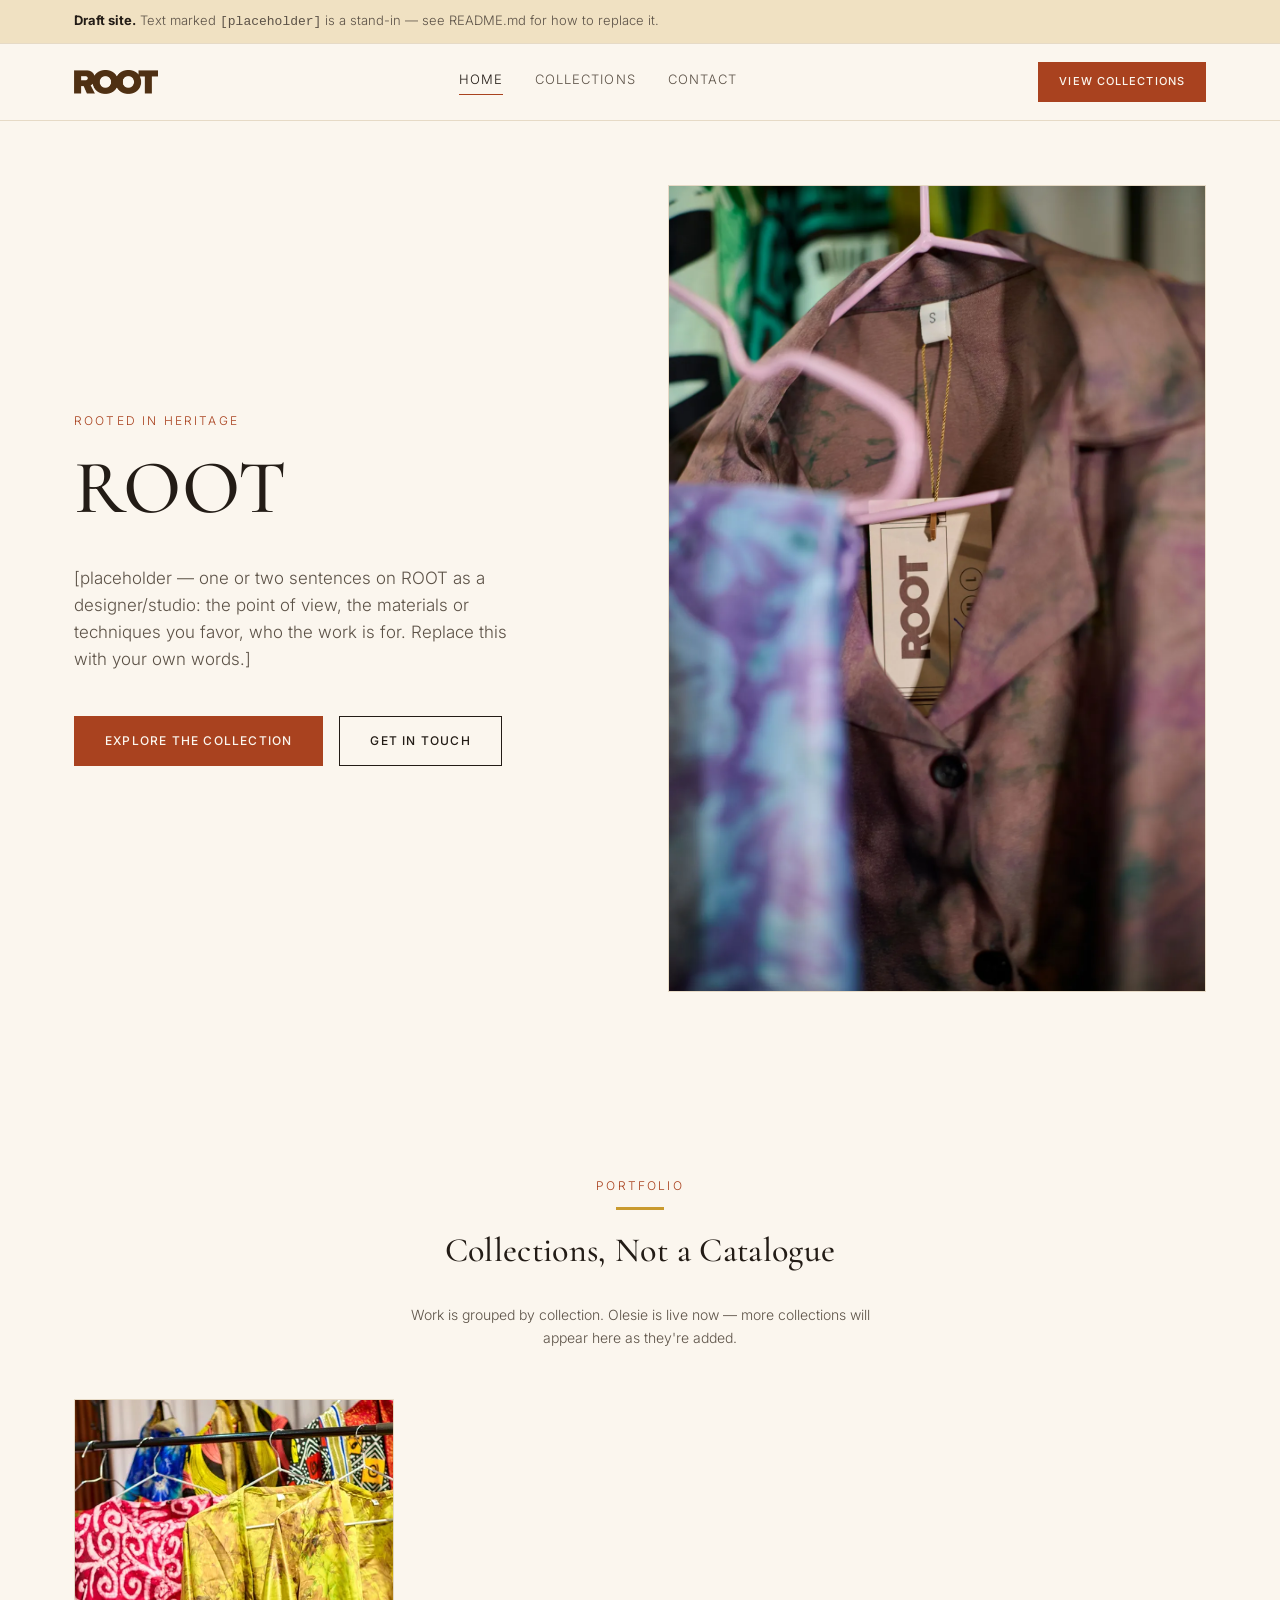
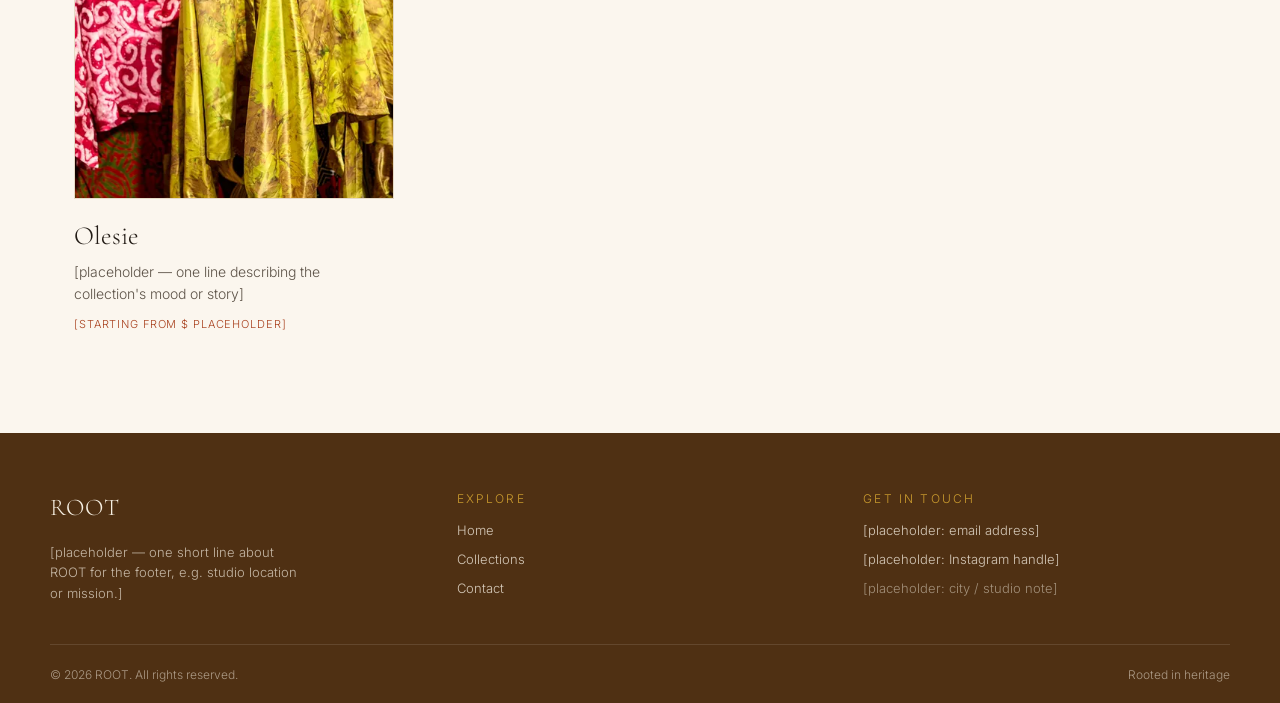
==== index.html @ c2655981 "Restructure homepage to match siknstylish's layout pattern Replace the full-bleed photo hero, giant " ====
<!DOCTYPE html>
<html lang="en">
<head>
<meta charset="UTF-8">
<meta name="viewport" content="width=device-width, initial-scale=1.0">
<title>ROOT — Portfolio</title>
<meta name="description" content="ROOT — fashion design portfolio, organized by collection.">
<meta name="robots" content="noindex"><!-- remove when real content replaces the placeholders -->
<link rel="icon" href="images/brand/favicon.ico" sizes="any">
<link rel="apple-touch-icon" href="images/brand/apple-touch-icon.png">
<meta property="og:type" content="website">
<meta property="og:site_name" content="ROOT">
<meta property="og:title" content="ROOT — Rooted in heritage">
<meta property="og:description" content="ROOT — fashion design portfolio, organized by collection.">
<!-- Add once the site has a URL (must be absolute, or crawlers ignore them):
<meta property="og:url" content="https://YOUR-DOMAIN/index.html">
<meta property="og:image" content="https://YOUR-DOMAIN/images/brand/og-image.jpg">
<meta name="twitter:card" content="summary_large_image"> -->

<link rel="preconnect" href="https://fonts.googleapis.com">
<link rel="preconnect" href="https://fonts.gstatic.com" crossorigin>
<link rel="stylesheet" href="https://fonts.googleapis.com/css2?family=Cormorant+Garamond:wght@400;500&family=Inter:wght@300;500&display=swap">
<link rel="stylesheet" href="css/style.css">
</head>
<body>

<div class="build-notice">
  <div class="wrap"><strong>Draft site.</strong> Text marked <code>[placeholder]</code> is a stand-in — see README.md for how to replace it.</div>
</div>

<header class="site-header">
  <div class="wrap">
    <a class="logo" href="index.html"><img src="images/brand/logo-wordmark.png" width="334" height="96" alt="ROOT"></a>
    <nav class="site-nav">
      <a href="index.html" class="is-active" aria-current="page">Home</a>
      <a href="collections/olesie.html">Collections</a>
      <a href="#contact">Contact</a>
    </nav>
    <div class="header-cta">
      <a class="btn btn-primary btn-sm" href="collections/olesie.html">View Collections</a>
    </div>
  </div>
</header>

<section class="hero-split">
  <div class="wrap">
    <div class="hero-copy-col">
      <span class="eyebrow">Rooted in heritage</span>
      <h1>ROOT</h1>
      <p>[placeholder — one or two sentences on ROOT as a designer/studio: the point of view, the materials or techniques you favor, who the work is for. Replace this with your own words.]</p>
      <div class="hero-actions">
        <a class="btn btn-primary" href="collections/olesie.html">Explore the Collection</a>
        <a class="btn btn-outline" href="#contact">Get in Touch</a>
      </div>
    </div>
    <div class="hero-photo-col">
      <img src="images/olesie/cover-1200.webp" srcset="images/olesie/cover-600.webp 600w, images/olesie/cover-1200.webp 1200w" sizes="(min-width: 860px) 50vw, 100vw" width="1600" height="2405" alt="Olesie collection — cover photograph" fetchpriority="high" decoding="async">
    </div>
  </div>
</section>

<main class="wrap">
  <div class="section-head section-head--center">
    <span class="eyebrow">Portfolio</span>
    <h2 id="collections">Collections, Not a Catalogue</h2>
    <p class="section-note">Work is grouped by collection. Olesie is live now — more collections will appear here as they're added.</p>
  </div>

  <div class="collections-grid">
    <a class="collection-card" href="collections/olesie.html">
      <span class="card-photo">
        <img src="images/olesie/banner-1600.webp" srcset="images/olesie/banner-800.webp 800w, images/olesie/banner-1600.webp 1600w" sizes="(min-width: 700px) 320px, 100vw" width="1600" height="1064" alt="" loading="lazy" decoding="async">
      </span>
      <span class="card-body">
        <span class="name">Olesie</span>
        <span class="tagline">[placeholder — one line describing the collection's mood or story]</span>
        <span class="starting-from">[starting from $ placeholder]</span>
      </span>
    </a>
  </div>
</main>

<footer class="site-footer" id="contact">
  <div class="wrap footer-grid">
    <div class="footer-brand">
      <span class="footer-logo">ROOT</span>
      <p>[placeholder — one short line about ROOT for the footer, e.g. studio location or mission.]</p>
    </div>
    <div class="footer-col">
      <span class="footer-heading">Explore</span>
      <nav class="footer-links">
        <a href="index.html">Home</a>
        <a href="collections/olesie.html">Collections</a>
        <a href="#contact">Contact</a>
      </nav>
    </div>
    <div class="footer-col">
      <span class="footer-heading">Get in Touch</span>
      <div class="footer-links">
        <a href="mailto:placeholder@example.com">[placeholder: email address]</a>
        <a href="#">[placeholder: Instagram handle]</a>
        <span class="footer-muted">[placeholder: city / studio note]</span>
      </div>
    </div>
  </div>
  <div class="wrap footer-bottom">
    <span>&copy; <span id="year"></span> ROOT. All rights reserved.</span>
    <span>Rooted in heritage</span>
  </div>
</footer>

<script>document.getElementById('year').textContent = new Date().getFullYear();</script>

</body>
</html>
---- css/style.css ----
/* ROOT — portfolio stylesheet
   Color and font tokens live at the top so the site can be re-themed by
   editing this block only. Spacing values are set per component. */

:root {
  --color-bg: #fbf6ee;
  --color-ink: #231c16;
  --color-muted: #5c5247;
  --color-line: #e6dac6;
  --color-accent: #a9421f;        /* terracotta: text, buttons, links */
  --color-accent-dark: #8a3316;   /* button hover */
  --color-ochre: #c99a2e;         /* decoration only (2.4:1 on cream), never for text */
  --color-brand: #985f28;         /* logo caramel (sampled from the brand mark) */
  --color-brand-dark: #4f3013;    /* logo chocolate: footer */
  --color-on-deep: #f6efe2;
  --color-surface: #f2e7d5;
  --color-notice: #f0e1c2;
  --color-header-bg: rgba(251, 246, 238, 0.92);
  --color-overlay: rgba(35, 28, 22, 0.72);
  --color-overlay-clear: rgba(35, 28, 22, 0);
  --color-on-image: #fff;
  --font-body: 'Inter', sans-serif;
  --font-display: 'Cormorant Garamond', serif;
  --maxw: 1180px;
  --gutter: 24px;
}

* { box-sizing: border-box; }

::selection { background: var(--color-ochre); color: var(--color-ink); }

html { scroll-behavior: smooth; }

body {
  margin: 0;
  background: var(--color-bg);
  color: var(--color-ink);
  font-family: var(--font-body);
  font-weight: 300;
  line-height: 1.6;
  -webkit-font-smoothing: antialiased;
}

h1, h2, h3, .display {
  font-family: var(--font-display);
  font-weight: 500;
  letter-spacing: 0.01em;
  margin: 0;
}

a { color: inherit; text-decoration: none; }

.wrap {
  max-width: var(--maxw);
  margin: 0 auto;
  padding: 0 var(--gutter);
}

/* ---------- header ---------- */

.site-header {
  position: sticky;
  top: 0;
  z-index: 10;
  background: var(--color-header-bg);
  backdrop-filter: blur(6px);
  border-bottom: 1px solid var(--color-line);
}

.site-header .wrap {
  display: flex;
  align-items: center;
  justify-content: space-between;
  height: 76px;
}

.logo {
  display: block;
  line-height: 0;
}

.logo img {
  display: block;
  height: 24px;
  width: auto;
}

.site-nav {
  display: flex;
  gap: 32px;
  font-size: 13px;
  letter-spacing: 0.08em;
  text-transform: uppercase;
}

.site-nav a {
  color: var(--color-muted);
  border-bottom: 1px solid transparent;
  padding-bottom: 4px;
  transition: color 0.2s, border-color 0.2s;
}

.site-nav a:hover,
.site-nav a.is-active {
  color: var(--color-ink);
  border-color: var(--color-accent);
}

.header-cta { flex-shrink: 0; }

/* ---------- buttons ---------- */

.btn {
  display: inline-flex;
  align-items: center;
  justify-content: center;
  padding: 14px 30px;
  font-family: var(--font-body);
  font-size: 12px;
  font-weight: 500;
  letter-spacing: 0.1em;
  text-transform: uppercase;
  border: 1px solid transparent;
  transition: background 0.2s, color 0.2s, border-color 0.2s;
  white-space: nowrap;
}

.btn-primary {
  background: var(--color-accent);
  border-color: var(--color-accent);
  color: var(--color-bg);
}

.btn-primary:hover {
  background: var(--color-accent-dark);
  border-color: var(--color-accent-dark);
}

.btn-outline {
  background: transparent;
  border-color: var(--color-ink);
  color: var(--color-ink);
}

.btn-outline:hover {
  background: var(--color-ink);
  color: var(--color-bg);
}

.btn-sm { padding: 10px 20px; font-size: 11px; }

/* ---------- hero (collection intro pages) ---------- */

.hero {
  padding: 96px 0 64px;
  border-bottom: 1px solid var(--color-line);
}

.hero .eyebrow {
  font-size: 12px;
  letter-spacing: 0.18em;
  text-transform: uppercase;
  color: var(--color-accent);
  margin-bottom: 18px;
  display: block;
}

.hero h1 {
  font-size: clamp(40px, 6vw, 72px);
  line-height: 1.05;
  max-width: 14ch;
}

.hero p {
  margin-top: 22px;
  max-width: 52ch;
  color: var(--color-muted);
  font-size: 17px;
}

/* ---------- hero (homepage, split layout) ---------- */

.hero-split { padding: 64px 0 96px; }

.hero-split .wrap {
  display: grid;
  grid-template-columns: 1fr 1fr;
  gap: 56px;
  align-items: center;
}

.hero-copy-col { display: flex; flex-direction: column; gap: 20px; }

.hero-copy-col .eyebrow {
  font-size: 12px;
  letter-spacing: 0.18em;
  text-transform: uppercase;
  color: var(--color-accent);
  display: block;
}

.hero-copy-col h1 {
  font-size: clamp(44px, 6vw, 76px);
  line-height: 1.02;
}

.hero-copy-col p {
  color: var(--color-muted);
  font-size: 17px;
  max-width: 46ch;
}

.hero-actions {
  display: flex;
  gap: 16px;
  flex-wrap: wrap;
  margin-top: 6px;
}

.hero-photo-col {
  aspect-ratio: 2 / 3;
  overflow: hidden;
  border: 1px solid var(--color-line);
  background: var(--color-surface);
}

.hero-photo-col img {
  width: 100%;
  height: 100%;
  object-fit: cover;
  display: block;
}

/* ---------- section headings ---------- */

.section-head {
  display: flex;
  align-items: baseline;
  justify-content: space-between;
  gap: 24px;
  margin: 88px 0 36px;
  flex-wrap: wrap;
}

.section-head h2 {
  font-size: 34px;
}

.section-head h2::before {
  content: "";
  display: block;
  width: 48px;
  height: 3px;
  margin-bottom: 14px;
  background: var(--color-ochre);
}

.section-head .section-note {
  color: var(--color-muted);
  font-size: 14px;
  max-width: 42ch;
}

.section-head--center {
  flex-direction: column;
  align-items: center;
  text-align: center;
  gap: 12px;
}

.section-head--center .eyebrow {
  font-size: 12px;
  letter-spacing: 0.18em;
  text-transform: uppercase;
  color: var(--color-accent);
}

.section-head--center h2::before { margin-left: auto; margin-right: auto; }

.section-head--center .section-note { max-width: 52ch; }

/* ---------- collections grid (homepage) ---------- */

.collections-grid {
  display: flex;
  flex-wrap: wrap;
  gap: 36px;
  padding-bottom: 100px;
}

.collection-card {
  display: flex;
  flex-direction: column;
  flex: 0 1 320px;
}

.collection-card .card-photo {
  display: block;
  aspect-ratio: 4 / 5;
  overflow: hidden;
  border: 1px solid var(--color-line);
  background: var(--color-surface);
}

.collection-card .card-photo img {
  width: 100%;
  height: 100%;
  object-fit: cover;
  display: block;
  transition: transform 0.6s ease;
}

.collection-card:hover .card-photo img { transform: scale(1.04); }

.collection-card .card-body {
  display: flex;
  flex-direction: column;
  padding-top: 16px;
}

.collection-card .name {
  font-family: var(--font-display);
  font-size: 26px;
}

.collection-card .tagline {
  margin-top: 4px;
  color: var(--color-muted);
  font-size: 14px;
}

.collection-card .starting-from {
  margin-top: 10px;
  font-size: 11px;
  letter-spacing: 0.08em;
  text-transform: uppercase;
  color: var(--color-accent);
}

/* ---------- design grid (collection page) ---------- */

.design-grid {
  display: grid;
  grid-template-columns: repeat(auto-fit, minmax(min(320px, 100%), 1fr));
  gap: 48px 32px;
  padding-bottom: 110px;
}

.design-card {
  display: flex;
  flex-direction: column;
}

.design-photo {
  aspect-ratio: 3 / 4;
  background: var(--color-surface);
  border: 1px solid var(--color-line);
  display: flex;
  align-items: center;
  justify-content: center;
  overflow: hidden;
  position: relative;
}

.design-photo img {
  width: 100%;
  height: 100%;
  object-fit: cover;
  display: block;
}

/* featured design (first card): large photo + text band on wide screens */

@media (min-width: 900px) {
  .design-card--featured {
    grid-column: 1 / -1;
    display: grid;
    grid-template-columns: minmax(0, 1fr) minmax(0, 1fr);
    gap: 56px;
    align-items: center;
    padding: 32px;
    background: var(--color-surface);
    border-top: 3px solid var(--color-ochre);
  }

  .design-card--featured .design-photo { border-color: transparent; }
  .design-card--featured .design-body { padding-top: 0; }
  .design-card--featured .design-head h3 { font-size: clamp(32px, 3.4vw, 48px); line-height: 1.1; }
  .design-card--featured .design-price { font-size: 17px; }
  .design-card--featured .design-writeup { font-size: 16px; max-width: 46ch; }
}

.design-body {
  padding-top: 18px;
}

.design-head {
  display: flex;
  align-items: baseline;
  justify-content: space-between;
  gap: 16px;
}

.design-head h3 {
  font-size: 24px;
}

.design-price {
  font-family: var(--font-body);
  font-size: 15px;
  font-weight: 500;
  white-space: nowrap;
}

.design-writeup {
  margin-top: 10px;
  color: var(--color-muted);
  font-size: 14.5px;
  max-width: 46ch;
}

.design-inquire {
  display: inline-block;
  margin-top: 16px;
  padding: 11px 22px;
  font-size: 12px;
  font-weight: 500;
  letter-spacing: 0.1em;
  text-transform: uppercase;
  color: var(--color-bg);
  background: var(--color-accent);
  transition: background 0.2s;
}

.design-inquire:hover { background: var(--color-accent-dark); }

.design-tags {
  margin-top: 14px;
  display: flex;
  gap: 8px;
  flex-wrap: wrap;
}

.design-tags span {
  font-size: 11px;
  letter-spacing: 0.06em;
  text-transform: uppercase;
  color: var(--color-muted);
  border: 1px solid var(--color-line);
  padding: 5px 10px;
}

/* ---------- lookbook (collection page) ---------- */

.lookbook { padding-bottom: 110px; }

.lookbook-grid {
  column-count: 2;
  column-gap: 12px;
}

.lookbook-grid img {
  display: block;
  width: 100%;
  height: auto;
  margin: 0 0 12px;
  break-inside: avoid;
  background: var(--color-surface);
}

@media (min-width: 700px) {
  .lookbook-grid { column-count: 3; }
}

@media (min-width: 1000px) {
  .lookbook-grid { column-count: 4; column-gap: 16px; }
  .lookbook-grid img { margin-bottom: 16px; }
}

/* ---------- collection intro ---------- */

.collection-intro {
  padding: 64px 0 16px;
  border-bottom: 1px solid var(--color-line);
}

.collection-intro .eyebrow {
  font-size: 12px;
  letter-spacing: 0.18em;
  text-transform: uppercase;
  color: var(--color-accent);
  margin-bottom: 16px;
  display: block;
}

.collection-intro h1 {
  font-size: clamp(36px, 5vw, 56px);
}

.collection-intro p {
  margin-top: 18px;
  max-width: 60ch;
  color: var(--color-muted);
}

.collection-intro .meta-row {
  display: flex;
  gap: 28px;
  margin-top: 28px;
  padding-bottom: 40px;
  font-size: 12px;
  letter-spacing: 0.08em;
  text-transform: uppercase;
  color: var(--color-muted);
}

/* ---------- utilities ---------- */

.sr-only {
  position: absolute;
  width: 1px;
  height: 1px;
  margin: -1px;
  padding: 0;
  overflow: hidden;
  clip: rect(0, 0, 0, 0);
  white-space: nowrap;
  border: 0;
}

/* ---------- notice banner ---------- */

.build-notice {
  background: var(--color-notice);
  border-bottom: 1px solid var(--color-line);
  font-size: 13px;
  color: var(--color-muted);
  padding: 10px 0;
}

.build-notice strong { color: var(--color-ink); }

/* ---------- footer ---------- */

.site-footer {
  background: var(--color-brand-dark);
  color: var(--color-on-deep);
  font-size: 14px;
}

.footer-grid {
  display: grid;
  grid-template-columns: repeat(auto-fit, minmax(200px, 1fr));
  gap: 40px;
  padding: 56px 0 40px;
}

.footer-brand { display: flex; flex-direction: column; gap: 14px; }

.footer-logo {
  font-family: var(--font-display);
  font-size: 24px;
  letter-spacing: 0.04em;
  color: var(--color-on-deep);
}

.footer-brand p {
  margin: 0;
  max-width: 32ch;
  color: rgba(246, 239, 226, 0.7);
  font-size: 13px;
  line-height: 1.6;
}

.footer-col { display: flex; flex-direction: column; gap: 12px; }

.footer-heading {
  font-size: 12px;
  letter-spacing: 0.18em;
  text-transform: uppercase;
  color: var(--color-ochre);
}

.footer-links { display: flex; flex-direction: column; gap: 8px; font-size: 13px; }

.footer-links a,
.footer-links .footer-muted { color: rgba(246, 239, 226, 0.8); width: fit-content; }

.footer-links a:hover { color: var(--color-ochre); }

.footer-links .footer-muted { color: rgba(246, 239, 226, 0.5); }

.footer-bottom {
  border-top: 1px solid rgba(246, 239, 226, 0.12);
  padding: 20px 0;
  display: flex;
  justify-content: space-between;
  flex-wrap: wrap;
  gap: 8px;
  font-size: 12px;
  color: rgba(246, 239, 226, 0.55);
}

@media (max-width: 860px) {
  .hero-split .wrap { grid-template-columns: 1fr; gap: 36px; }
  .hero-photo-col { order: -1; aspect-ratio: 4 / 5; }
  .header-cta { display: none; }
}

@media (max-width: 620px) {
  .logo img { height: 20px; }
  .site-nav { gap: 14px; font-size: 11px; }
  .site-nav a { padding: 14px 0 12px; } /* ~44px tap target */
  .hero { padding: 64px 0 48px; }
  .hero-split { padding: 40px 0 64px; }
  .section-head { margin: 56px 0 28px; }
}

@media (max-width: 380px) {
  .logo img { height: 18px; }
  .site-nav { gap: 10px; letter-spacing: 0.04em; }
}

@media (prefers-reduced-motion: reduce) {
  html { scroll-behavior: auto; }
  .site-nav a,
  .collection-card .card-photo img { transition: none; }
  .collection-card:hover .card-photo img { transform: none; }
}
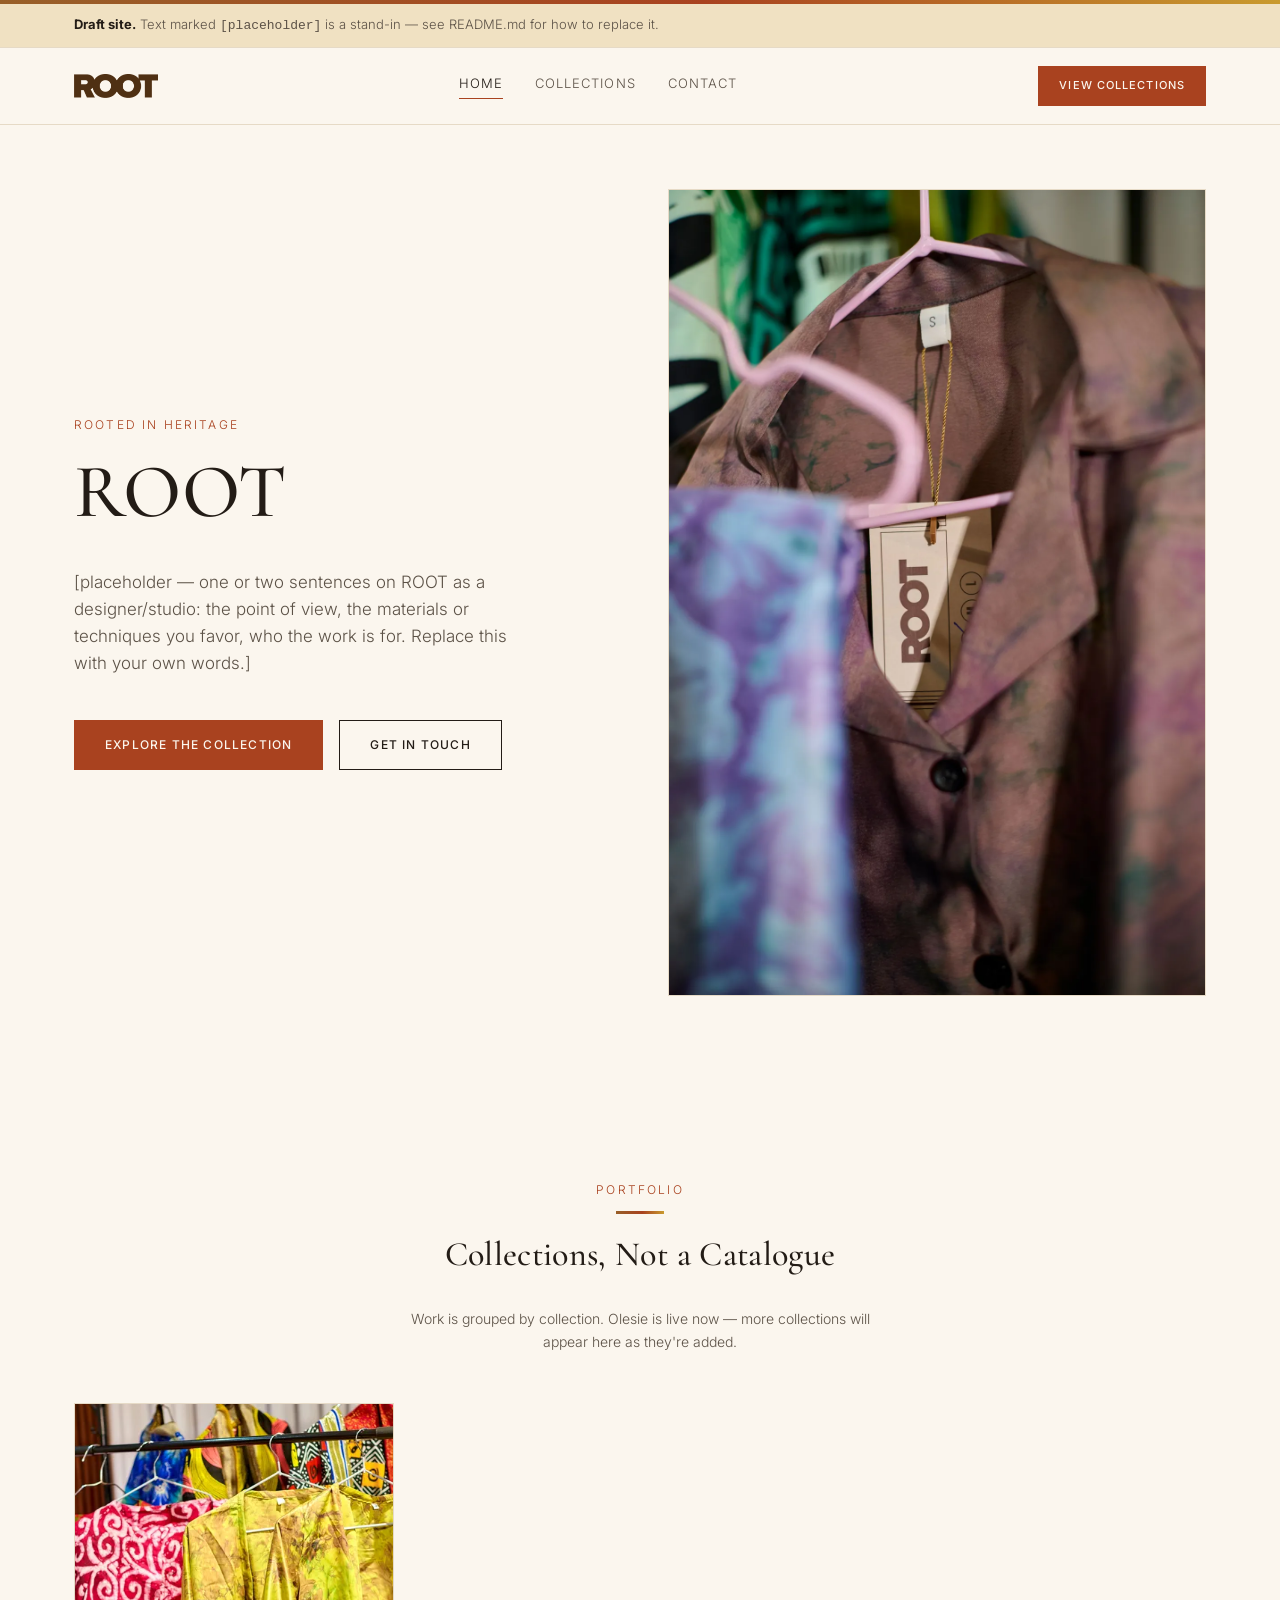
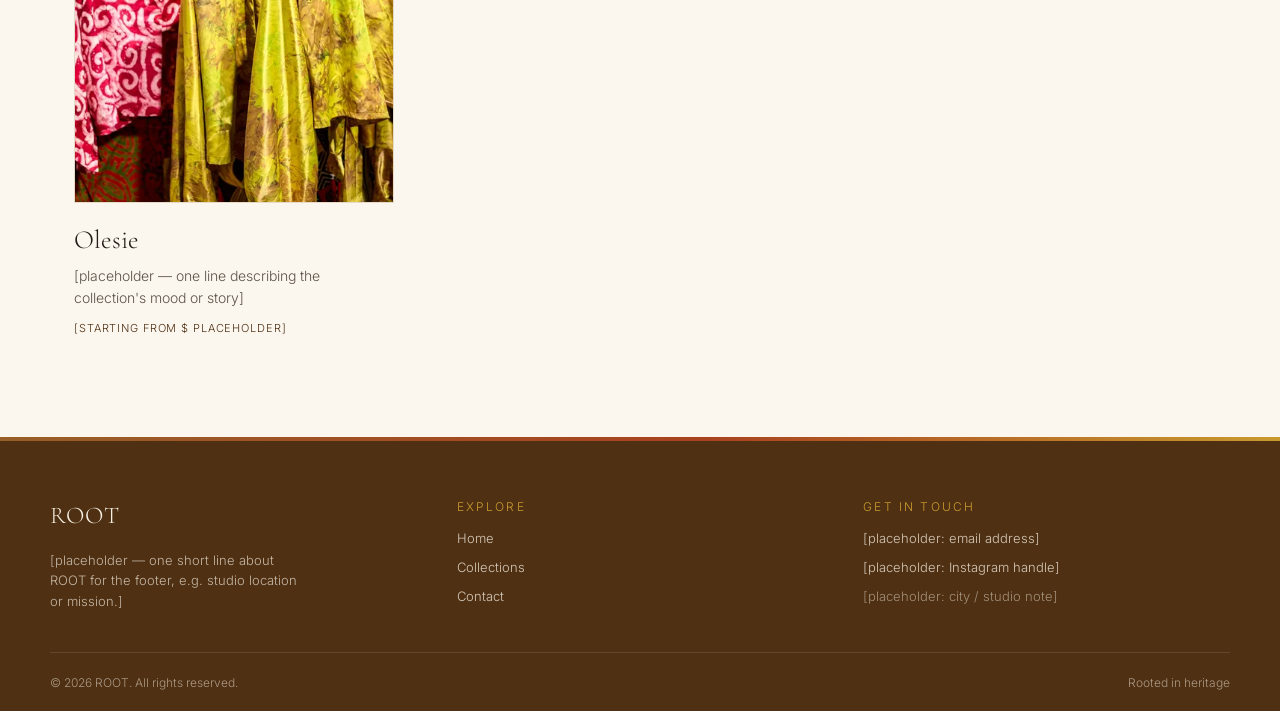
==== commit 36a4a5ea: "Weave the brand's caramel/chocolate palette through more of the site Add a caramel-to-terracotta-to-" ====
--- a/index.html
+++ b/index.html
@@ -23,6 +23,8 @@
 <link rel="stylesheet" href="css/style.css">
 </head>
 <body>
+
+<div class="brand-bar"></div>
 
 <div class="build-notice">
   <div class="wrap"><strong>Draft site.</strong> Text marked <code>[placeholder]</code> is a stand-in — see README.md for how to replace it.</div>
--- a/css/style.css
+++ b/css/style.css
@@ -7,18 +7,16 @@
   --color-ink: #231c16;
   --color-muted: #5c5247;
   --color-line: #e6dac6;
-  --color-accent: #a9421f;        /* terracotta: text, buttons, links */
+  --color-accent: #a9421f;        /* terracotta: interactive — buttons, links, active nav */
   --color-accent-dark: #8a3316;   /* button hover */
-  --color-ochre: #c99a2e;         /* decoration only (2.4:1 on cream), never for text */
-  --color-brand: #985f28;         /* logo caramel (sampled from the brand mark) */
-  --color-brand-dark: #4f3013;    /* logo chocolate: footer */
+  --color-ochre: #c99a2e;         /* bright decorative pop (2.4:1 on cream), never for body text */
+  --color-brand: #985f28;         /* logo caramel: brand-identity accents — tags, dividers, meta */
+  --color-brand-dark: #4f3013;    /* logo chocolate: footer bg, price/label text on cream */
   --color-on-deep: #f6efe2;
   --color-surface: #f2e7d5;
   --color-notice: #f0e1c2;
   --color-header-bg: rgba(251, 246, 238, 0.92);
-  --color-overlay: rgba(35, 28, 22, 0.72);
-  --color-overlay-clear: rgba(35, 28, 22, 0);
-  --color-on-image: #fff;
+  --gradient-brand: linear-gradient(90deg, var(--color-brand) 0%, var(--color-accent) 55%, var(--color-ochre) 100%);
   --font-body: 'Inter', sans-serif;
   --font-display: 'Cormorant Garamond', serif;
   --maxw: 1180px;
@@ -58,6 +56,11 @@
 
 /* ---------- header ---------- */
 
+.brand-bar {
+  height: 4px;
+  background: var(--gradient-brand);
+}
+
 .site-header {
   position: sticky;
   top: 0;
@@ -252,7 +255,7 @@
   width: 48px;
   height: 3px;
   margin-bottom: 14px;
-  background: var(--color-ochre);
+  background: var(--gradient-brand);
 }
 
 .section-head .section-note {
@@ -300,6 +303,7 @@
   overflow: hidden;
   border: 1px solid var(--color-line);
   background: var(--color-surface);
+  transition: border-color 0.3s;
 }
 
 .collection-card .card-photo img {
@@ -310,6 +314,7 @@
   transition: transform 0.6s ease;
 }
 
+.collection-card:hover .card-photo { border-color: var(--color-brand); }
 .collection-card:hover .card-photo img { transform: scale(1.04); }
 
 .collection-card .card-body {
@@ -334,7 +339,7 @@
   font-size: 11px;
   letter-spacing: 0.08em;
   text-transform: uppercase;
-  color: var(--color-accent);
+  color: var(--color-brand-dark);
 }
 
 /* ---------- design grid (collection page) ---------- */
@@ -380,7 +385,8 @@
     align-items: center;
     padding: 32px;
     background: var(--color-surface);
-    border-top: 3px solid var(--color-ochre);
+    border-top: 4px solid;
+    border-image: var(--gradient-brand) 1;
   }
 
   .design-card--featured .design-photo { border-color: transparent; }
@@ -408,7 +414,8 @@
 .design-price {
   font-family: var(--font-body);
   font-size: 15px;
-  font-weight: 500;
+  font-weight: 600;
+  color: var(--color-brand-dark);
   white-space: nowrap;
 }
 
@@ -445,8 +452,8 @@
   font-size: 11px;
   letter-spacing: 0.06em;
   text-transform: uppercase;
-  color: var(--color-muted);
-  border: 1px solid var(--color-line);
+  color: var(--color-brand-dark);
+  border: 1px solid var(--color-brand);
   padding: 5px 10px;
 }
 
@@ -511,7 +518,7 @@
   font-size: 12px;
   letter-spacing: 0.08em;
   text-transform: uppercase;
-  color: var(--color-muted);
+  color: var(--color-brand);
 }
 
 /* ---------- utilities ---------- */
@@ -546,6 +553,8 @@
   background: var(--color-brand-dark);
   color: var(--color-on-deep);
   font-size: 14px;
+  border-top: 4px solid;
+  border-image: var(--gradient-brand) 1;
 }
 
 .footer-grid {
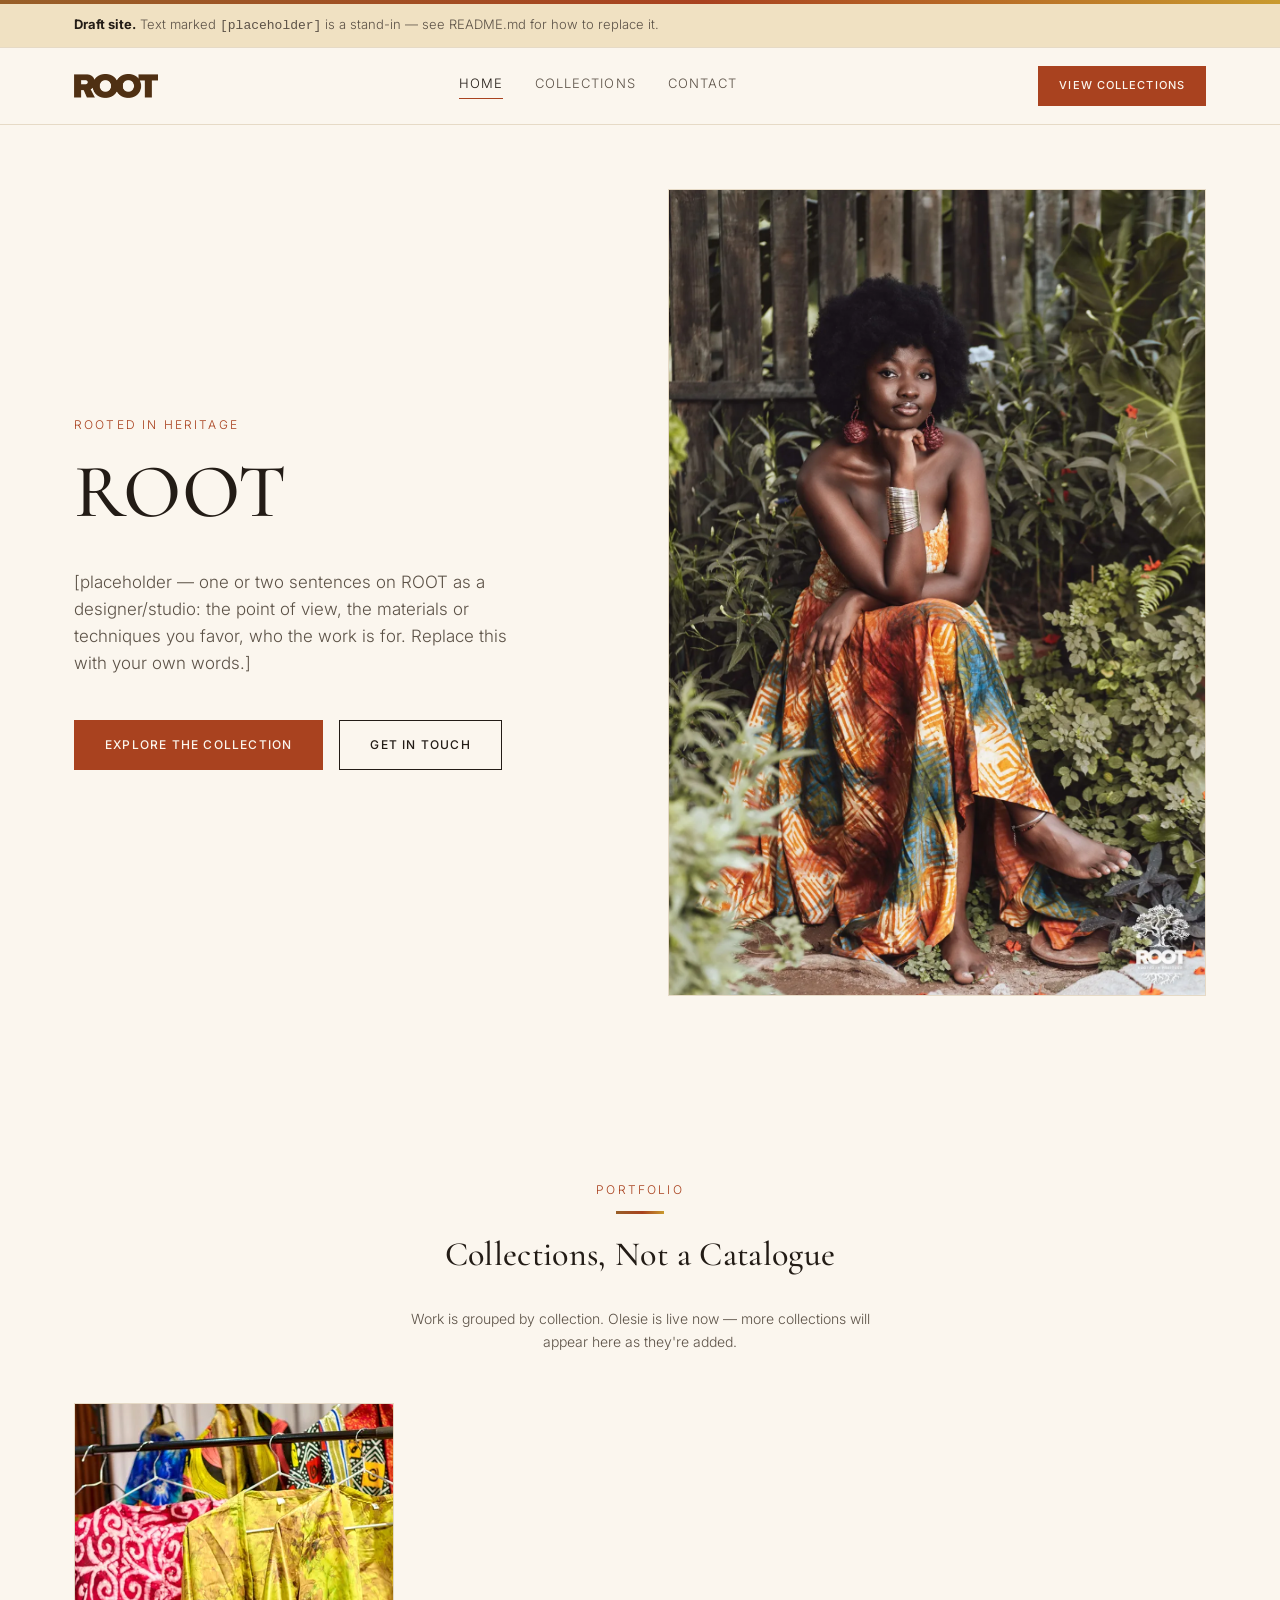
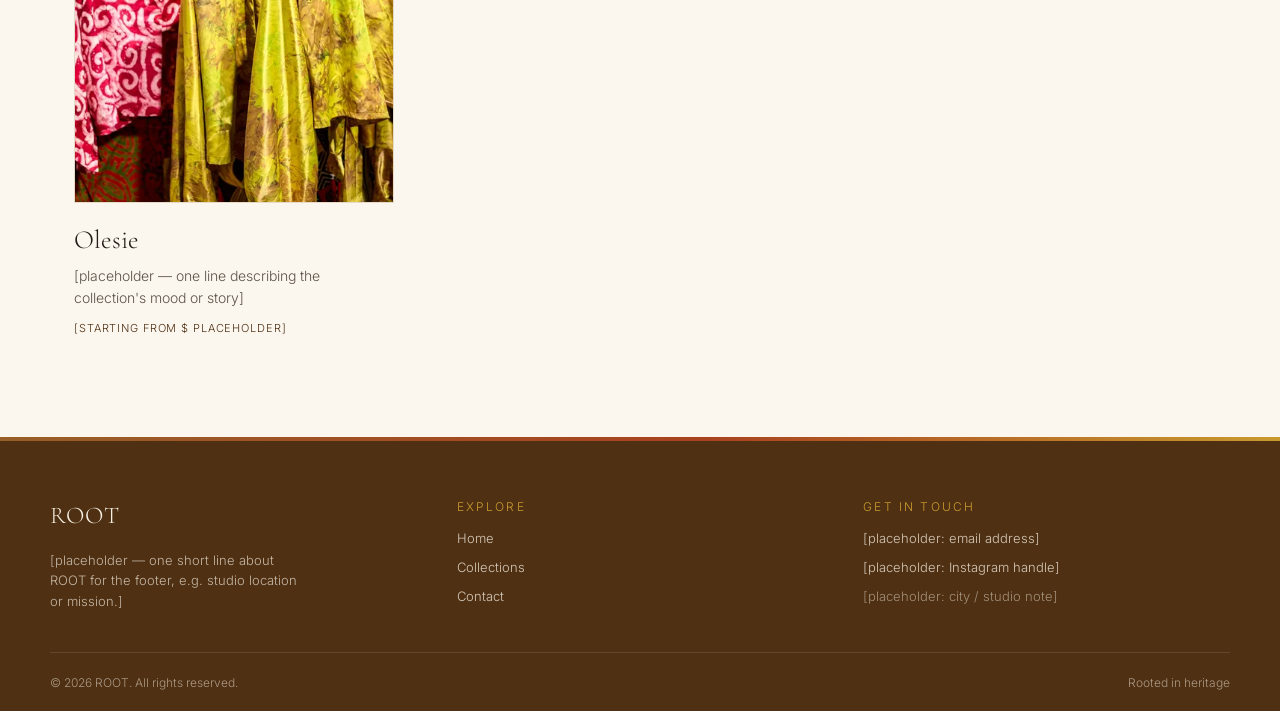
==== commit bbbc9eae: "Fix hidden slideshow images rendering visibly on design cards .design-photo img { display: block } h" ====
--- a/index.html
+++ b/index.html
@@ -56,7 +56,7 @@
       </div>
     </div>
     <div class="hero-photo-col">
-      <img src="images/olesie/cover-1200.webp" srcset="images/olesie/cover-600.webp 600w, images/olesie/cover-1200.webp 1200w" sizes="(min-width: 860px) 50vw, 100vw" width="1600" height="2405" alt="Olesie collection — cover photograph" fetchpriority="high" decoding="async">
+      <img src="images/olesie/gallery/highlights/4F6A9742-1200.webp" srcset="images/olesie/gallery/highlights/4F6A9742-600.webp 600w, images/olesie/gallery/highlights/4F6A9742-1200.webp 1200w" sizes="(min-width: 860px) 50vw, 100vw" width="1200" height="1500" alt="Orange and teal skirt and top, full-length standing view" fetchpriority="high" decoding="async">
     </div>
   </div>
 </section>
--- a/css/style.css
+++ b/css/style.css
@@ -357,7 +357,7 @@
 }
 
 .design-photo {
-  aspect-ratio: 3 / 4;
+  aspect-ratio: 2 / 3;
   background: var(--color-surface);
   border: 1px solid var(--color-line);
   display: flex;
@@ -365,6 +365,12 @@
   justify-content: center;
   overflow: hidden;
   position: relative;
+  cursor: zoom-in;
+}
+
+.design-photo:focus-visible {
+  outline: 2px solid var(--color-accent);
+  outline-offset: 3px;
 }
 
 .design-photo img {
@@ -372,6 +378,99 @@
   height: 100%;
   object-fit: cover;
   display: block;
+}
+
+.design-photo img[hidden] {
+  display: none;
+}
+
+.photo-count {
+  position: absolute;
+  right: 10px;
+  bottom: 10px;
+  padding: 5px 10px;
+  font-size: 11px;
+  letter-spacing: 0.05em;
+  text-transform: uppercase;
+  color: #fff;
+  background: rgba(35, 28, 22, 0.72);
+  pointer-events: none;
+}
+
+/* ---------- lightbox (design photos + lookbook) ---------- */
+
+html.lightbox-open,
+html.lightbox-open body { overflow: hidden; }
+
+.lookbook-grid img { cursor: zoom-in; }
+
+.lightbox-overlay {
+  position: fixed;
+  inset: 0;
+  z-index: 100;
+  display: flex;
+  align-items: center;
+  justify-content: center;
+  background: rgba(23, 20, 16, 0.92);
+  padding: 24px;
+}
+
+.lightbox-overlay[hidden] { display: none; }
+
+.lightbox-figure {
+  margin: 0;
+  max-width: min(1100px, 92vw);
+  display: flex;
+  flex-direction: column;
+  align-items: center;
+  gap: 14px;
+}
+
+.lightbox-img {
+  max-width: 100%;
+  max-height: 80vh;
+  display: block;
+  background: var(--color-surface);
+}
+
+.lightbox-counter {
+  color: var(--color-on-deep);
+  font-size: 13px;
+  letter-spacing: 0.06em;
+}
+
+.lightbox-close,
+.lightbox-prev,
+.lightbox-next {
+  position: absolute;
+  border: 0;
+  background: transparent;
+  color: #fff;
+  cursor: pointer;
+  line-height: 1;
+  transition: color 0.2s;
+}
+
+.lightbox-close { top: 18px; right: 22px; font-size: 32px; }
+
+.lightbox-prev,
+.lightbox-next {
+  top: 50%;
+  transform: translateY(-50%);
+  font-size: 48px;
+  padding: 8px 16px;
+}
+
+.lightbox-prev { left: 6px; }
+.lightbox-next { right: 6px; }
+
+.lightbox-close:hover,
+.lightbox-prev:hover,
+.lightbox-next:hover { color: var(--color-ochre); }
+
+@media (max-width: 620px) {
+  .lightbox-prev, .lightbox-next { font-size: 34px; padding: 6px 10px; }
+  .lightbox-close { font-size: 28px; }
 }
 
 /* featured design (first card): large photo + text band on wide screens */
@@ -487,8 +586,15 @@
 /* ---------- collection intro ---------- */
 
 .collection-intro {
-  padding: 64px 0 16px;
+  padding: 56px 0 64px;
   border-bottom: 1px solid var(--color-line);
+}
+
+.collection-intro .wrap {
+  display: grid;
+  grid-template-columns: 1.1fr 1fr;
+  gap: 48px;
+  align-items: center;
 }
 
 .collection-intro .eyebrow {
@@ -514,11 +620,29 @@
   display: flex;
   gap: 28px;
   margin-top: 28px;
-  padding-bottom: 40px;
   font-size: 12px;
   letter-spacing: 0.08em;
   text-transform: uppercase;
   color: var(--color-brand);
+}
+
+.collection-headline {
+  aspect-ratio: 4 / 5;
+  overflow: hidden;
+  border: 1px solid var(--color-line);
+  background: var(--color-surface);
+}
+
+.collection-headline img {
+  width: 100%;
+  height: 100%;
+  object-fit: cover;
+  display: block;
+}
+
+@media (max-width: 860px) {
+  .collection-intro .wrap { grid-template-columns: 1fr; gap: 28px; }
+  .collection-headline { order: -1; aspect-ratio: 16 / 10; }
 }
 
 /* ---------- utilities ---------- */
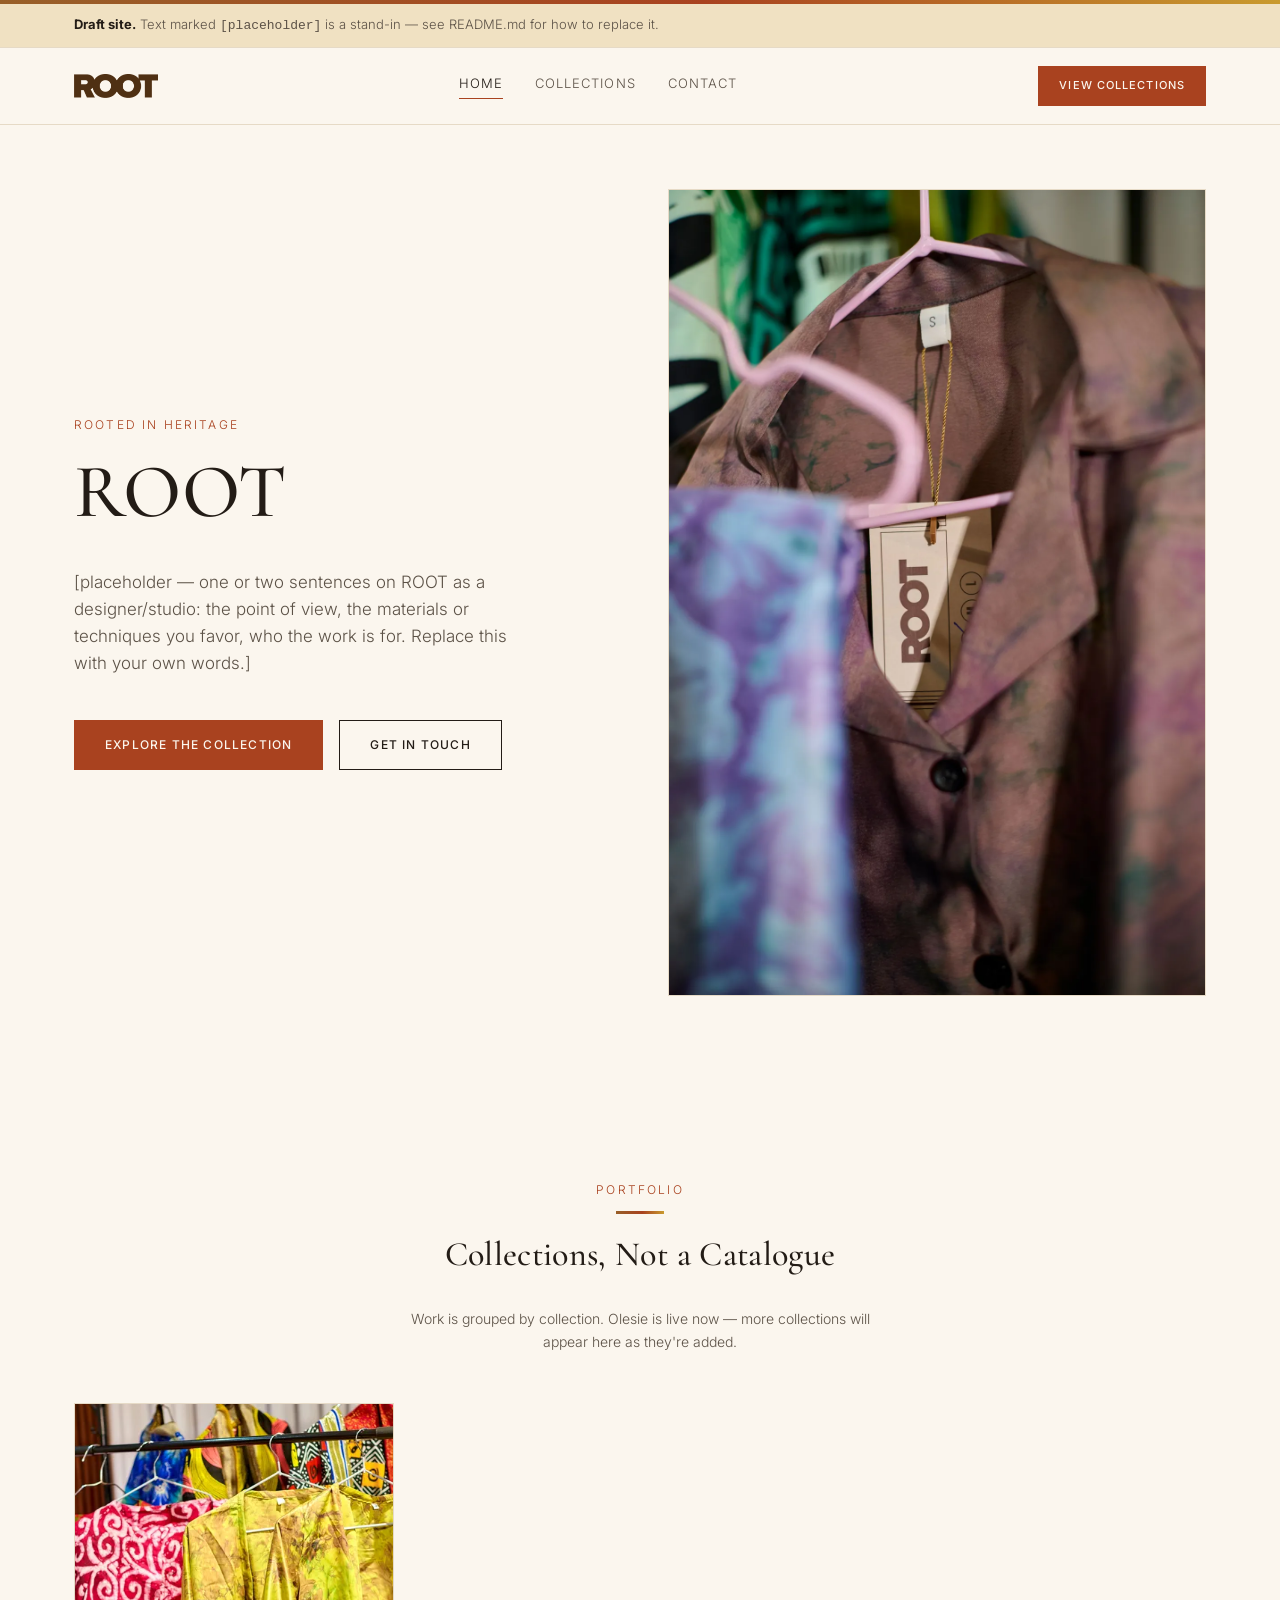
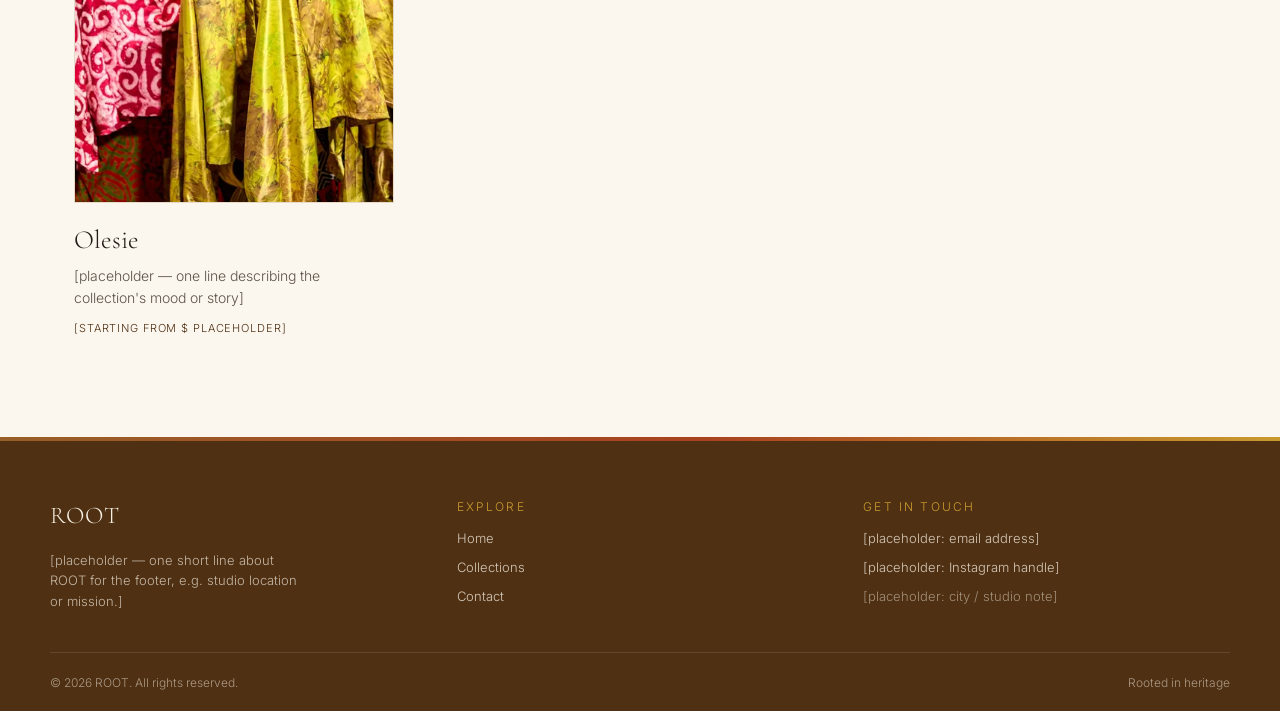
==== commit ab5ed659: "Revert homepage hero back to the cover photograph The orange/teal design photo was meant for the Ole" ====
--- a/index.html
+++ b/index.html
@@ -56,7 +56,7 @@
       </div>
     </div>
     <div class="hero-photo-col">
-      <img src="images/olesie/gallery/highlights/4F6A9742-1200.webp" srcset="images/olesie/gallery/highlights/4F6A9742-600.webp 600w, images/olesie/gallery/highlights/4F6A9742-1200.webp 1200w" sizes="(min-width: 860px) 50vw, 100vw" width="1200" height="1500" alt="Orange and teal skirt and top, full-length standing view" fetchpriority="high" decoding="async">
+      <img src="images/olesie/cover-1200.webp" srcset="images/olesie/cover-600.webp 600w, images/olesie/cover-1200.webp 1200w" sizes="(min-width: 860px) 50vw, 100vw" width="1600" height="2405" alt="Olesie collection — cover photograph" fetchpriority="high" decoding="async">
     </div>
   </div>
 </section>
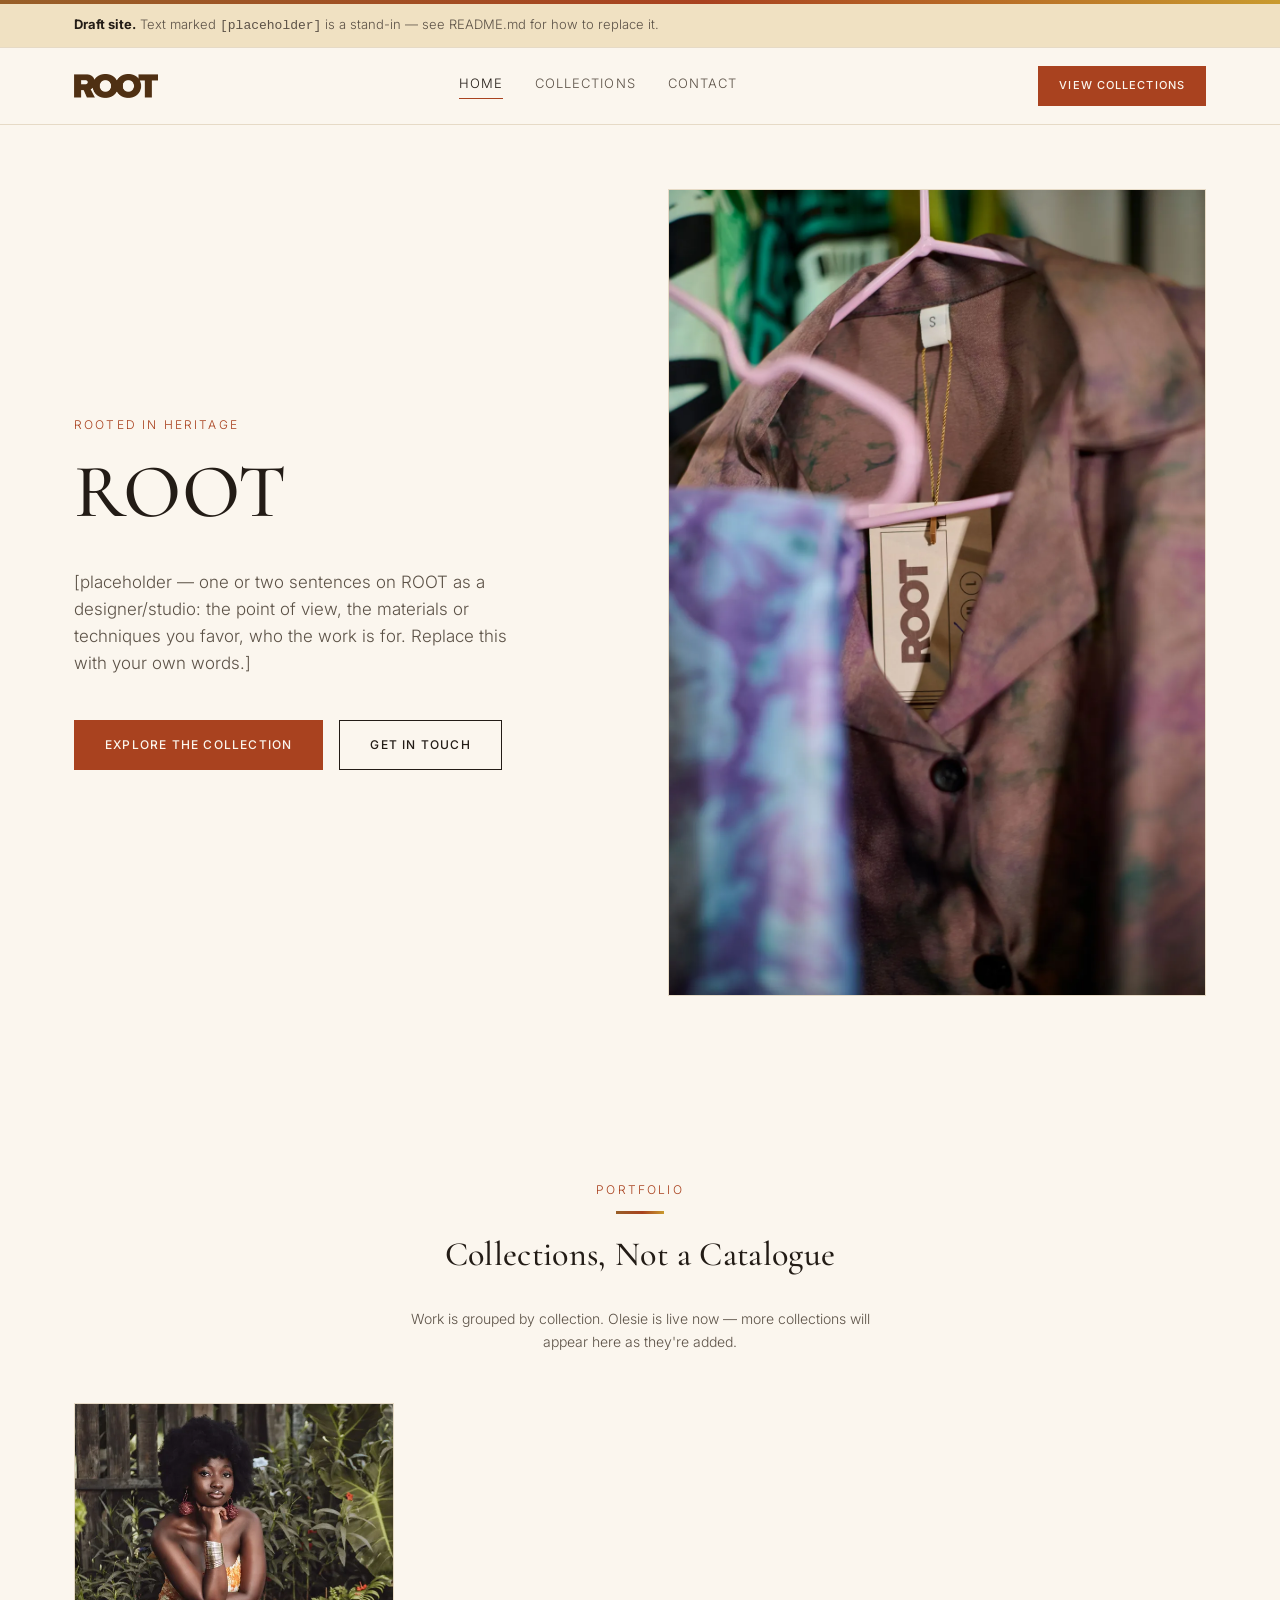
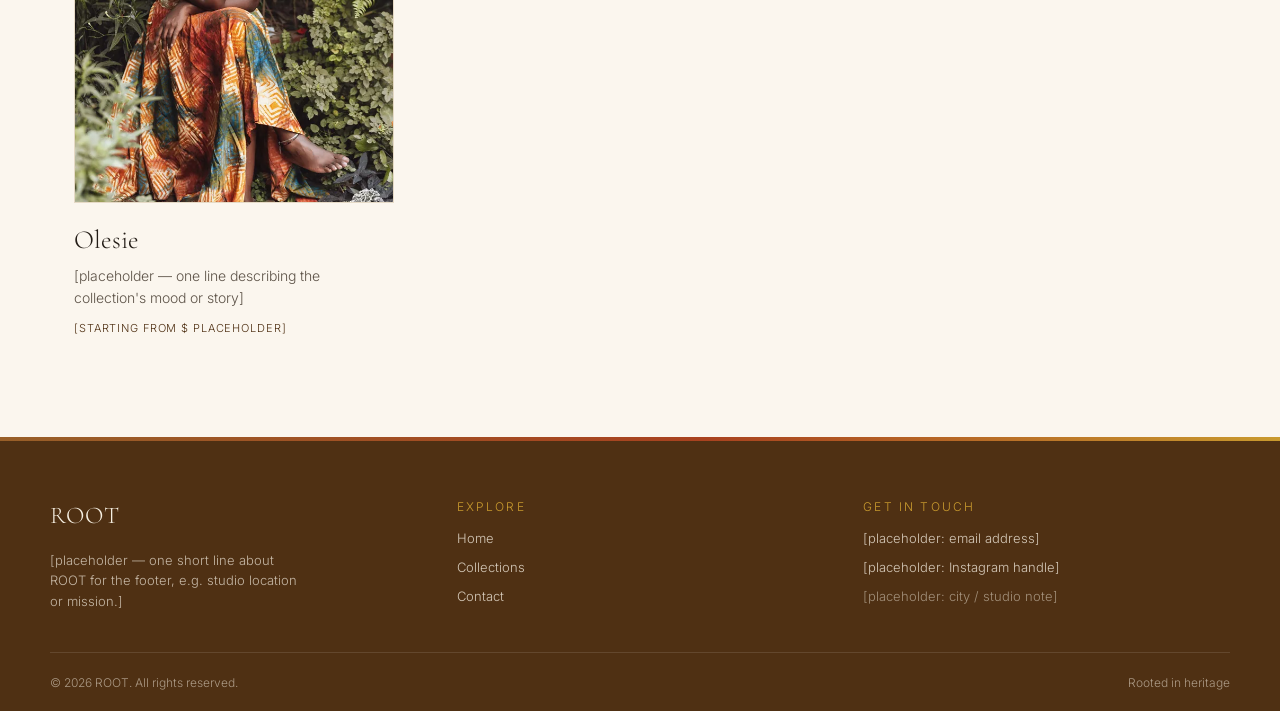
==== commit 7645ffb6: "Use the orange/teal design photo for the Olesie collection card Replaces the clothes-on-a-hanger ban" ====
--- a/index.html
+++ b/index.html
@@ -71,7 +71,7 @@
   <div class="collections-grid">
     <a class="collection-card" href="collections/olesie.html">
       <span class="card-photo">
-        <img src="images/olesie/banner-1600.webp" srcset="images/olesie/banner-800.webp 800w, images/olesie/banner-1600.webp 1600w" sizes="(min-width: 700px) 320px, 100vw" width="1600" height="1064" alt="" loading="lazy" decoding="async">
+        <img src="images/olesie/gallery/highlights/4F6A9742-1200.webp" srcset="images/olesie/gallery/highlights/4F6A9742-600.webp 600w, images/olesie/gallery/highlights/4F6A9742-1200.webp 1200w" sizes="(min-width: 700px) 320px, 100vw" width="1200" height="1500" alt="" loading="lazy" decoding="async">
       </span>
       <span class="card-body">
         <span class="name">Olesie</span>
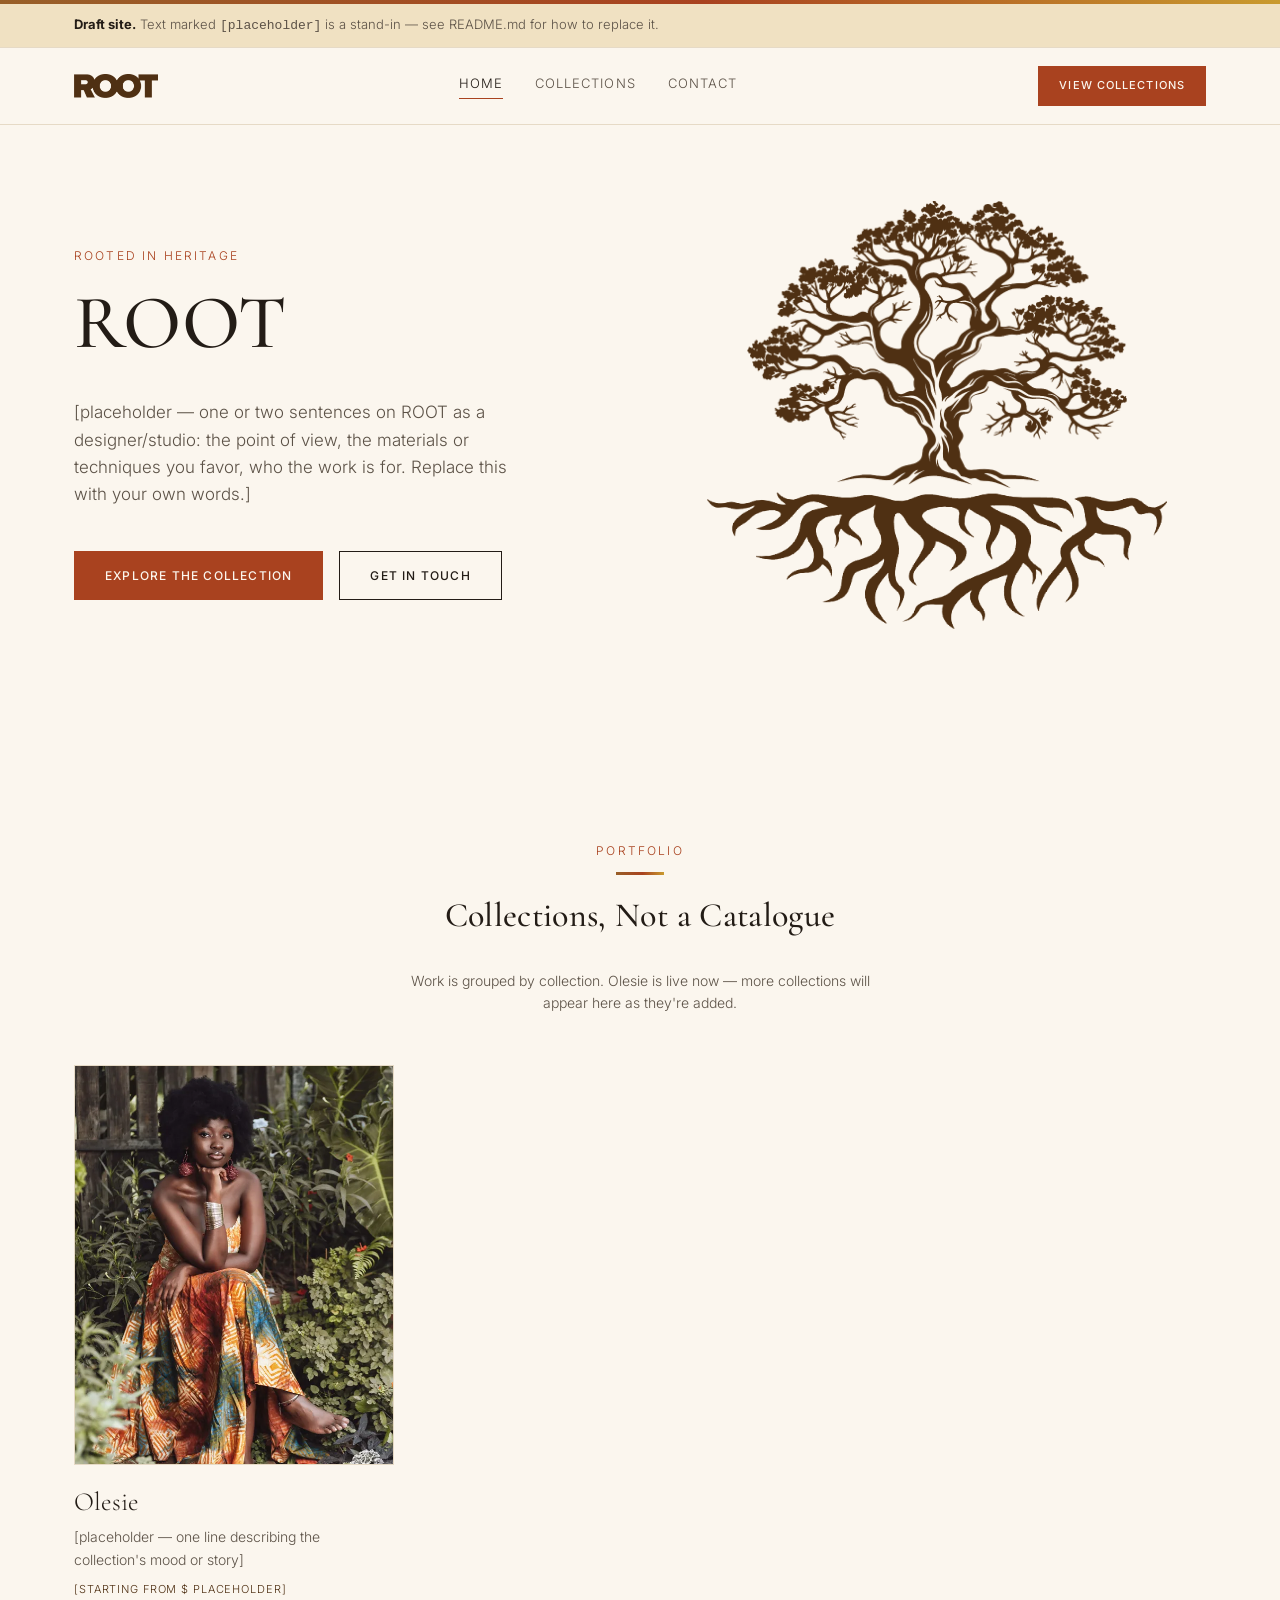
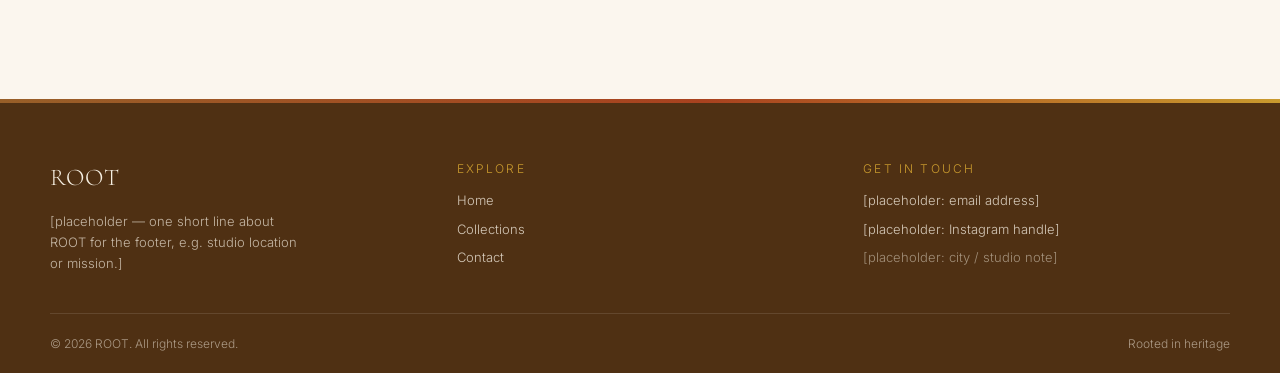
==== commit 9eaf5563: "Replace hero photo with the logo's tree-and-roots illustration Isolated the tree and root-system art" ====
--- a/index.html
+++ b/index.html
@@ -56,7 +56,8 @@
       </div>
     </div>
     <div class="hero-photo-col">
-      <img src="images/olesie/cover-1200.webp" srcset="images/olesie/cover-600.webp 600w, images/olesie/cover-1200.webp 1200w" sizes="(min-width: 860px) 50vw, 100vw" width="1600" height="2405" alt="Olesie collection — cover photograph" fetchpriority="high" decoding="async">
+      <img class="hero-emblem-tree" src="images/brand/tree-silhouette.png" width="768" height="580" alt="" fetchpriority="high" decoding="async">
+      <img class="hero-emblem-roots" src="images/brand/roots-motif.png" width="582" height="174" alt="" loading="lazy" decoding="async">
     </div>
   </div>
 </section>
--- a/css/style.css
+++ b/css/style.css
@@ -221,16 +221,23 @@
 }
 
 .hero-photo-col {
-  aspect-ratio: 2 / 3;
-  overflow: hidden;
-  border: 1px solid var(--color-line);
-  background: var(--color-surface);
-}
-
-.hero-photo-col img {
-  width: 100%;
-  height: 100%;
-  object-fit: cover;
+  display: flex;
+  flex-direction: column;
+  align-items: center;
+  justify-content: center;
+  gap: 4px;
+  padding: 12px 0 28px;
+}
+
+.hero-emblem-tree {
+  width: min(380px, 78%);
+  height: auto;
+  display: block;
+}
+
+.hero-emblem-roots {
+  width: min(460px, 92%);
+  height: auto;
   display: block;
 }
 
@@ -736,7 +743,7 @@
 
 @media (max-width: 860px) {
   .hero-split .wrap { grid-template-columns: 1fr; gap: 36px; }
-  .hero-photo-col { order: -1; aspect-ratio: 4 / 5; }
+  .hero-photo-col { order: -1; }
   .header-cta { display: none; }
 }
 
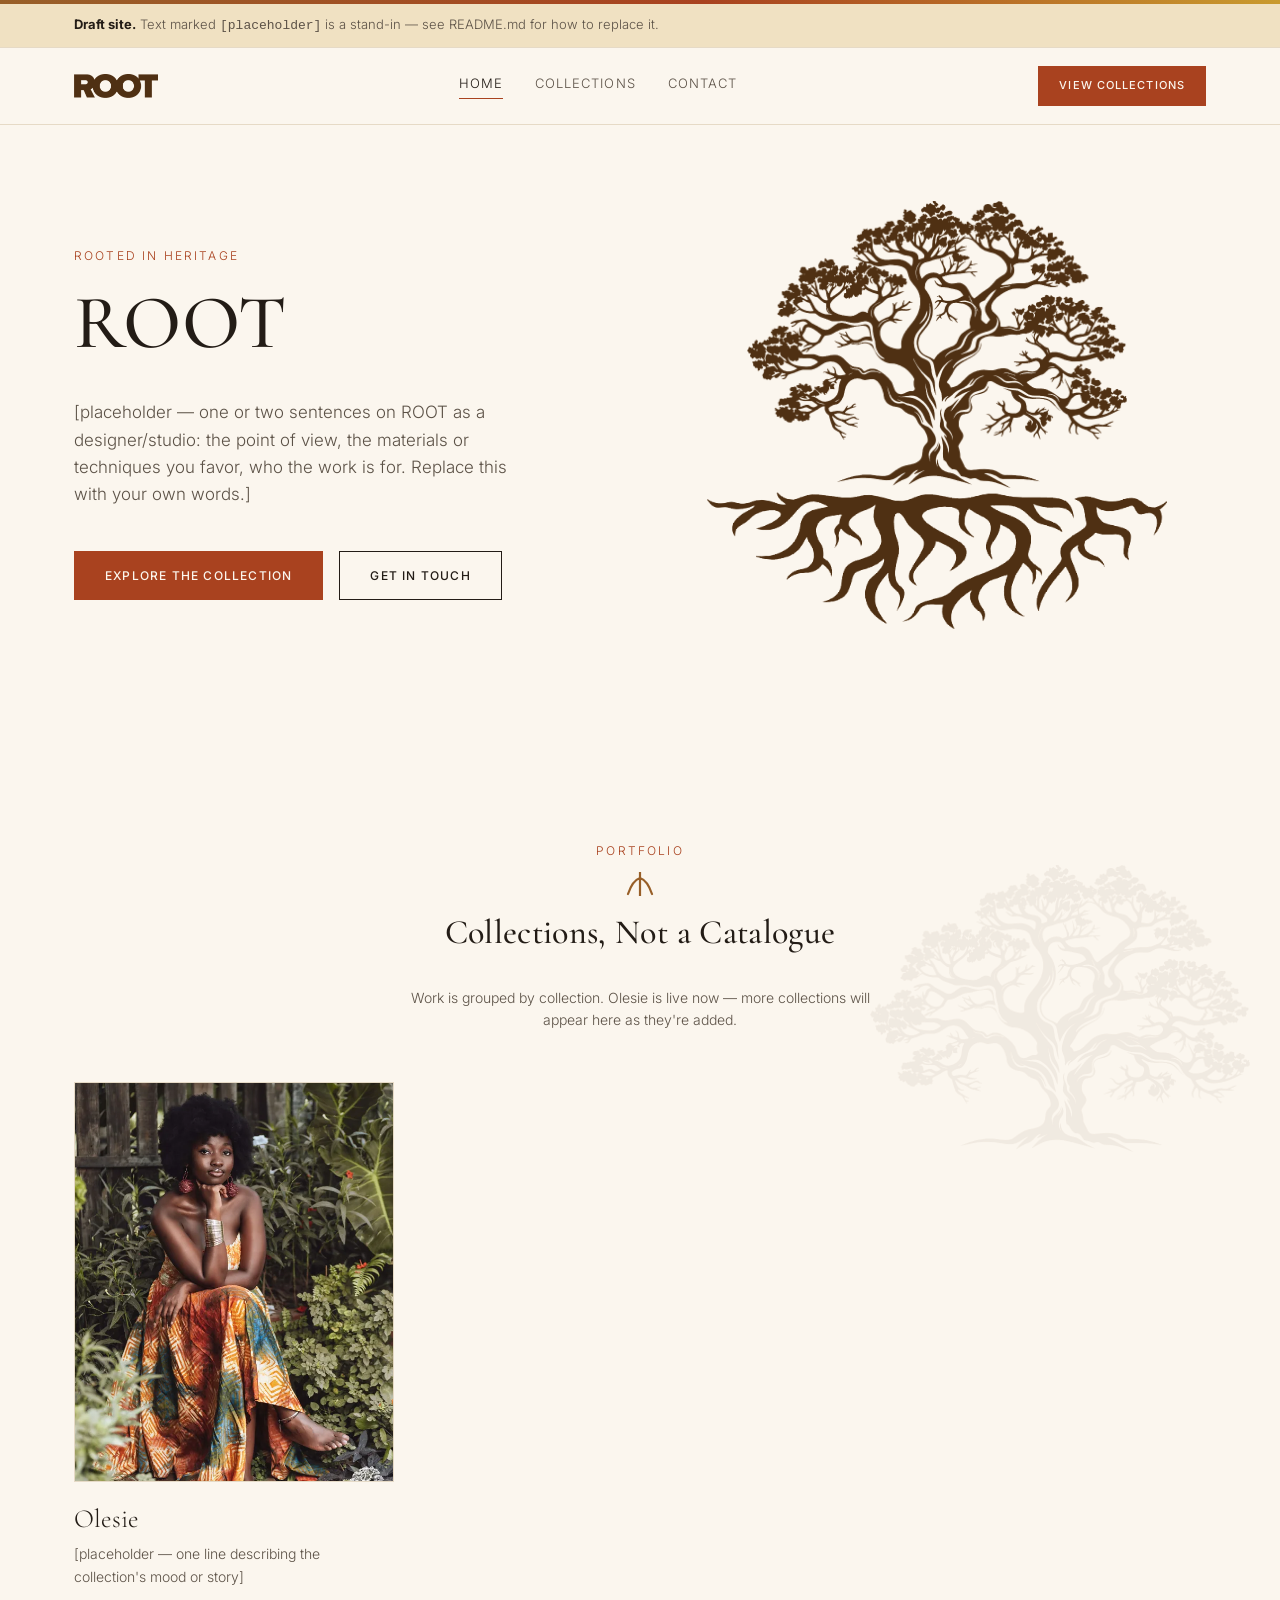
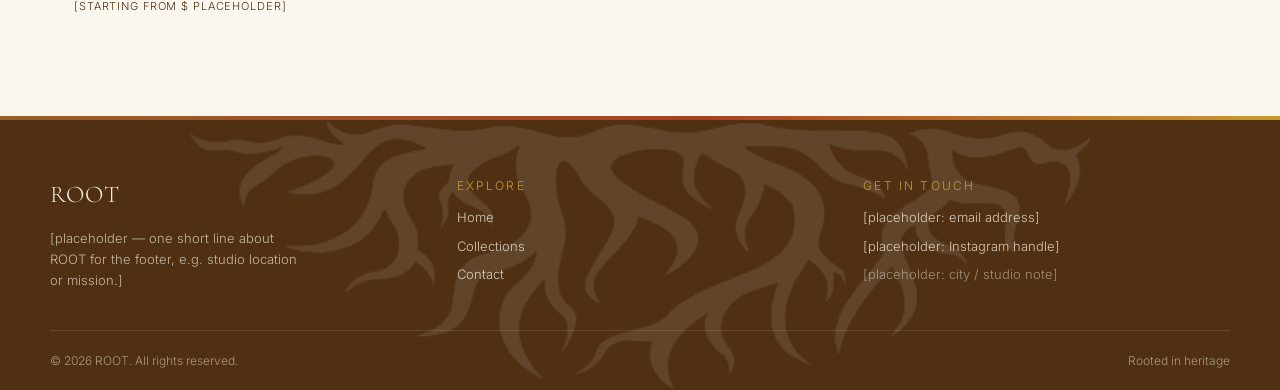
==== commit 40bb363a: "Weave the tree/roots motif through the rest of the UI - Section heading dividers (Portfolio, Lookboo" ====
--- a/index.html
+++ b/index.html
@@ -63,6 +63,7 @@
 </section>
 
 <main class="wrap">
+  <img class="collections-decor" src="images/brand/tree-silhouette.png" alt="" aria-hidden="true">
   <div class="section-head section-head--center">
     <span class="eyebrow">Portfolio</span>
     <h2 id="collections">Collections, Not a Catalogue</h2>
@@ -84,6 +85,7 @@
 </main>
 
 <footer class="site-footer" id="contact">
+  <img class="footer-roots-decor" src="images/brand/roots-motif.png" alt="" aria-hidden="true">
   <div class="wrap footer-grid">
     <div class="footer-brand">
       <span class="footer-logo">ROOT</span>
--- a/css/style.css
+++ b/css/style.css
@@ -259,10 +259,10 @@
 .section-head h2::before {
   content: "";
   display: block;
-  width: 48px;
-  height: 3px;
-  margin-bottom: 14px;
-  background: var(--gradient-brand);
+  width: 40px;
+  height: 24px;
+  margin-bottom: 10px;
+  background: url("data:image/svg+xml,%3Csvg xmlns='http://www.w3.org/2000/svg' viewBox='0 0 40 24'%3E%3Cpath d='M20 0 V6 C14 8 11 13 8 22 M20 6 C20 12 20 17 20 24 M20 6 C26 8 29 13 32 22' fill='none' stroke='%23985f28' stroke-width='2.2' stroke-linecap='round'/%3E%3C/svg%3E") no-repeat center / contain;
 }
 
 .section-head .section-note {
@@ -290,6 +290,27 @@
 .section-head--center .section-note { max-width: 52ch; }
 
 /* ---------- collections grid (homepage) ---------- */
+
+main.wrap {
+  position: relative;
+}
+
+.collections-decor {
+  position: absolute;
+  top: 24px;
+  right: -20px;
+  width: min(380px, 40%);
+  height: auto;
+  opacity: 0.06;
+  pointer-events: none;
+  z-index: 0;
+}
+
+.section-head,
+.collections-grid {
+  position: relative;
+  z-index: 1;
+}
 
 .collections-grid {
   display: flex;
@@ -681,11 +702,31 @@
 /* ---------- footer ---------- */
 
 .site-footer {
+  position: relative;
+  overflow: hidden;
   background: var(--color-brand-dark);
   color: var(--color-on-deep);
   font-size: 14px;
   border-top: 4px solid;
   border-image: var(--gradient-brand) 1;
+}
+
+.footer-roots-decor {
+  position: absolute;
+  top: 0;
+  left: 50%;
+  transform: translateX(-50%);
+  width: min(900px, 140%);
+  height: auto;
+  opacity: 0.1;
+  filter: brightness(0) invert(1);
+  pointer-events: none;
+  z-index: 0;
+}
+
+.site-footer > .wrap {
+  position: relative;
+  z-index: 1;
 }
 
 .footer-grid {
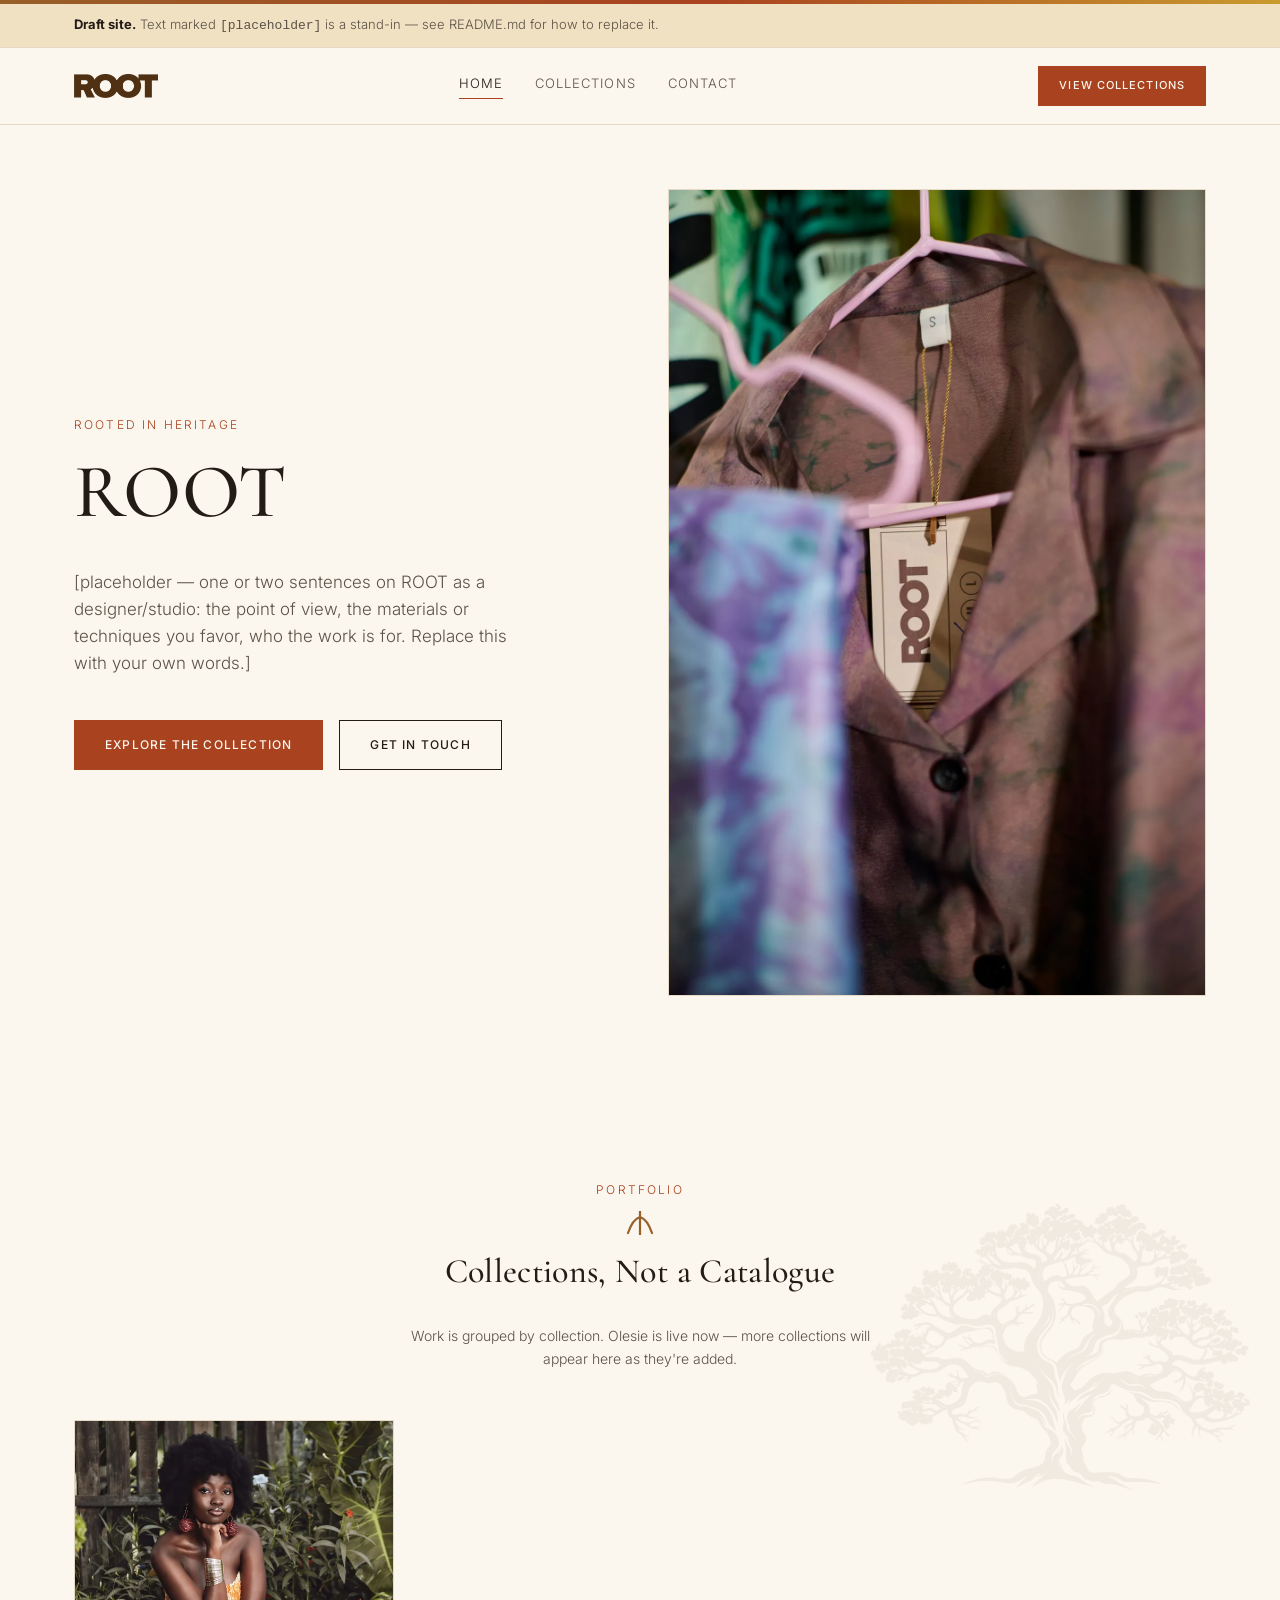
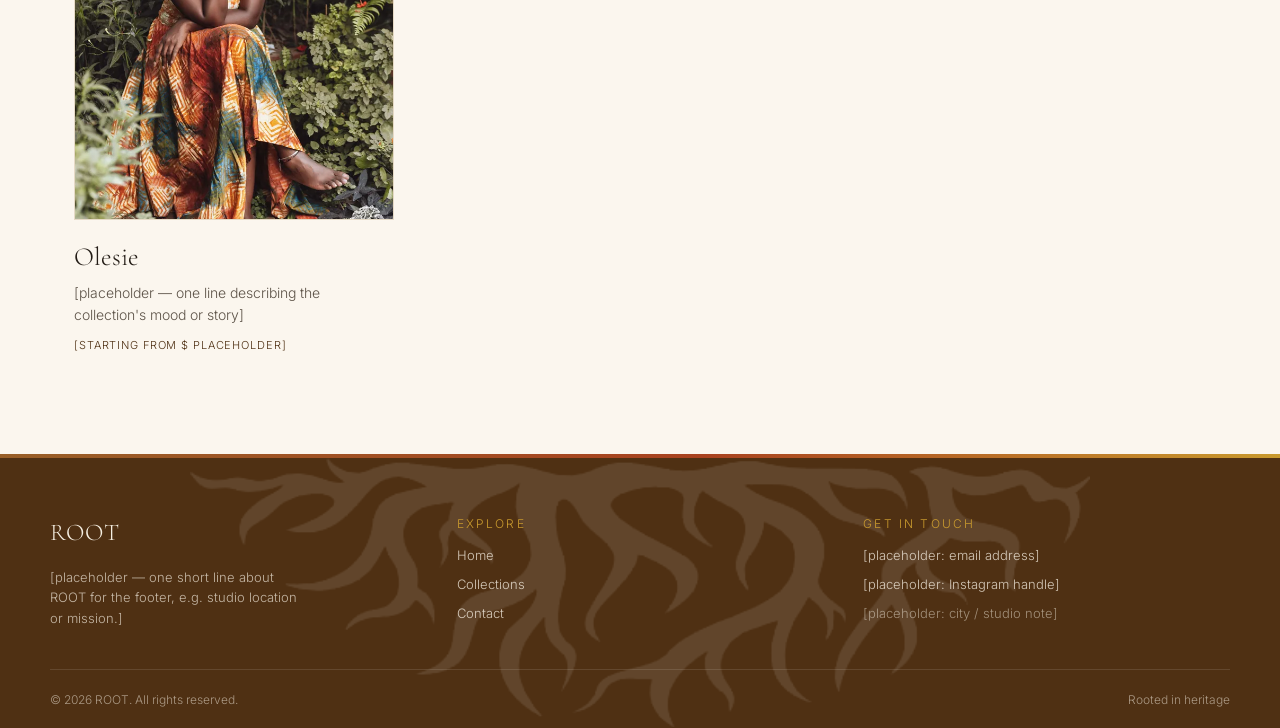
==== commit 522ab863: "Restore the cover photo as the homepage hero image Swap the tree/roots illustration back out for the" ====
--- a/index.html
+++ b/index.html
@@ -56,8 +56,7 @@
       </div>
     </div>
     <div class="hero-photo-col">
-      <img class="hero-emblem-tree" src="images/brand/tree-silhouette.png" width="768" height="580" alt="" fetchpriority="high" decoding="async">
-      <img class="hero-emblem-roots" src="images/brand/roots-motif.png" width="582" height="174" alt="" loading="lazy" decoding="async">
+      <img src="images/olesie/cover-1200.webp" srcset="images/olesie/cover-600.webp 600w, images/olesie/cover-1200.webp 1200w" sizes="(min-width: 860px) 50vw, 100vw" width="1600" height="2405" alt="Olesie collection — cover photograph" fetchpriority="high" decoding="async">
     </div>
   </div>
 </section>
--- a/css/style.css
+++ b/css/style.css
@@ -221,23 +221,16 @@
 }
 
 .hero-photo-col {
-  display: flex;
-  flex-direction: column;
-  align-items: center;
-  justify-content: center;
-  gap: 4px;
-  padding: 12px 0 28px;
-}
-
-.hero-emblem-tree {
-  width: min(380px, 78%);
-  height: auto;
-  display: block;
-}
-
-.hero-emblem-roots {
-  width: min(460px, 92%);
-  height: auto;
+  aspect-ratio: 2 / 3;
+  overflow: hidden;
+  border: 1px solid var(--color-line);
+  background: var(--color-surface);
+}
+
+.hero-photo-col img {
+  width: 100%;
+  height: 100%;
+  object-fit: cover;
   display: block;
 }
 
@@ -429,8 +422,6 @@
 
 html.lightbox-open,
 html.lightbox-open body { overflow: hidden; }
-
-.lookbook-grid img { cursor: zoom-in; }
 
 .lightbox-overlay {
   position: fixed;
@@ -593,13 +584,29 @@
   column-gap: 12px;
 }
 
-.lookbook-grid img {
+.lookbook-item {
+  position: relative;
+  display: block;
+  margin: 0 0 12px;
+  break-inside: avoid;
+  cursor: zoom-in;
+  background: var(--color-surface);
+}
+
+.lookbook-item img {
   display: block;
   width: 100%;
   height: auto;
-  margin: 0 0 12px;
-  break-inside: avoid;
-  background: var(--color-surface);
+}
+
+.lookbook-closing {
+  max-width: 420px;
+  margin: 40px auto 0;
+  border: 1px solid var(--color-line);
+}
+
+.lookbook-item img[hidden] {
+  display: none;
 }
 
 @media (min-width: 700px) {
@@ -608,7 +615,7 @@
 
 @media (min-width: 1000px) {
   .lookbook-grid { column-count: 4; column-gap: 16px; }
-  .lookbook-grid img { margin-bottom: 16px; }
+  .lookbook-item { margin-bottom: 16px; }
 }
 
 /* ---------- collection intro ---------- */
@@ -670,7 +677,7 @@
 
 @media (max-width: 860px) {
   .collection-intro .wrap { grid-template-columns: 1fr; gap: 28px; }
-  .collection-headline { order: -1; aspect-ratio: 16 / 10; }
+  .collection-headline { order: -1; }
 }
 
 /* ---------- utilities ---------- */
